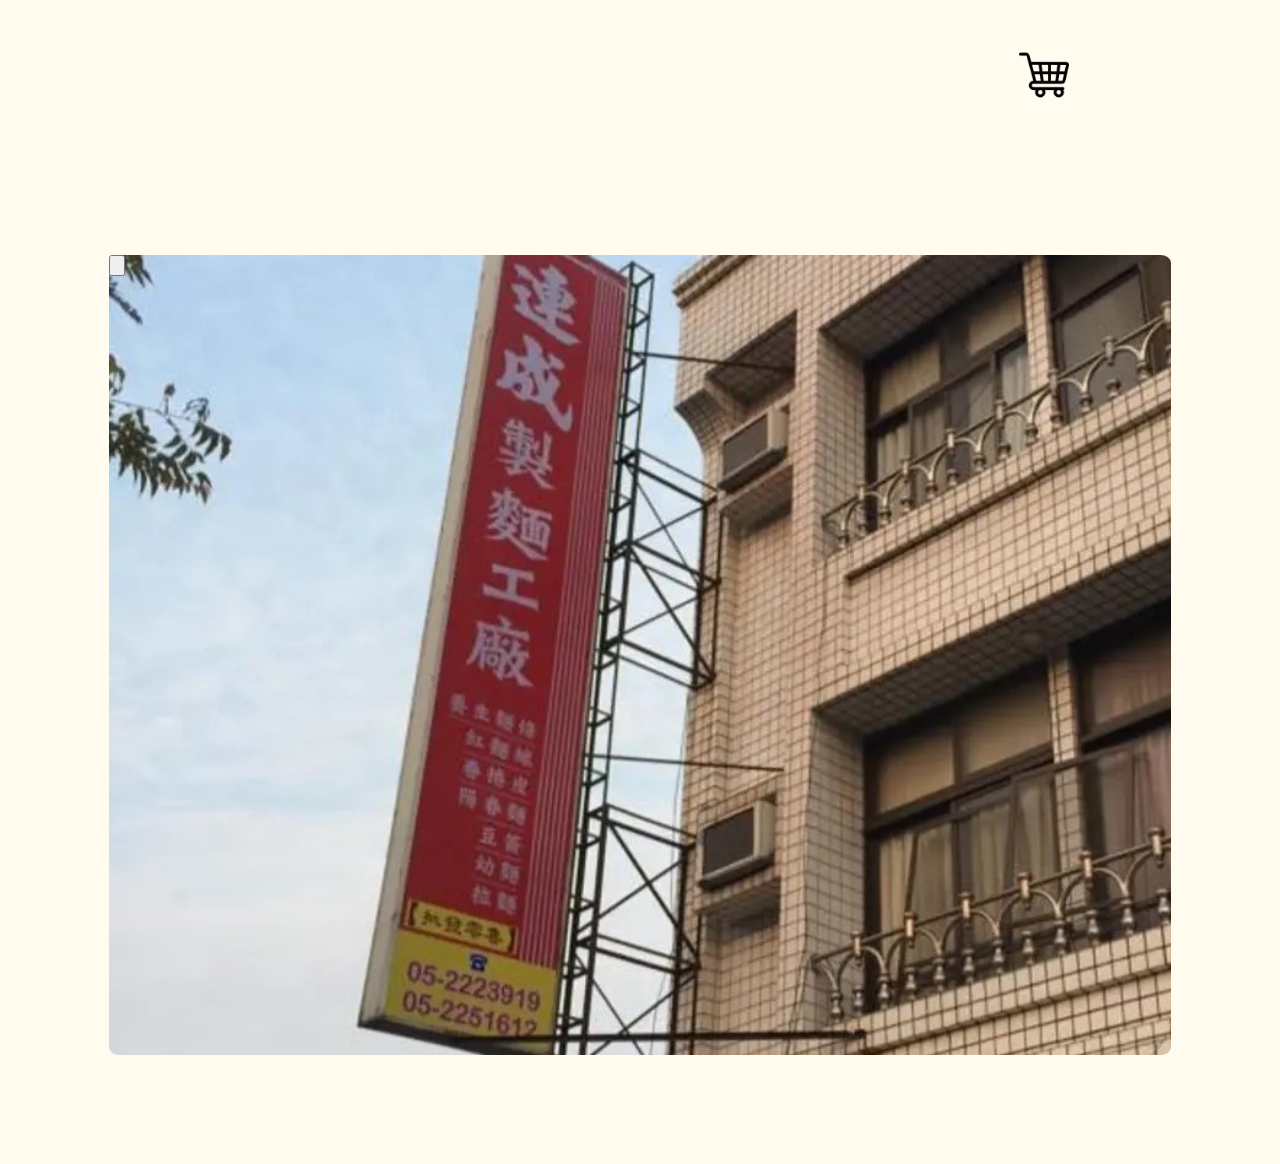
==== index.html @ bcc68e49 "0% progress" ====
<!DOCTYPE html>
<html lang="en">
<head>
    <meta charset="UTF-8">
    <meta name="viewport" content="width=device-width, initial-scale=1.0">
    <link rel="stylesheet" href="/assets/style.css">
    <title>連成製麵廠</title>
</head>
<body>
    <header>
        <nav class="search"></nav>
        <nav class="cart"><img src="/assets/images/shopping-cart.png" alt="https://www.flaticon.com/free-icons/smart-cart"></nav>
    </header>
    <main>
        <article class="intro">
            <input type="button" onclick="">
        </article>
        <article class="product_display">

        </article>
        <!-- <div class="v3_301">
            <div class="v3_302">
                <span class="v3_303">連成製麵廠</span>
                <span class="v3_304">嘉義最頂的春捲皮</span>
                <div class="v3_305">
                    <span class="v3_306">進入</span>
                </div>
            </div>
        </div> -->
    </main>
</body>
</html>
---- assets/style.css ----
body {
    background-color: #fffcef;
}


header {
    margin-top: 50px;
    margin-bottom: 50px;
    display: grid;
    grid-template-columns: 60% 20% 20%;
}

nav img {
    height: 50px;
}

nav.search {
    grid-column: 2/3;
    grid-row: 1/2;
}

nav.cart {
    grid-column: 3/4;
    grid-row: 1/2;
}

main {
    padding: 8%;
}

article.intro {
    width: 100%;
    height: 800px;
    background: url(/assets/images/製麵廠.jpg);
    background-size: cover;
    border-radius: 1%;
}
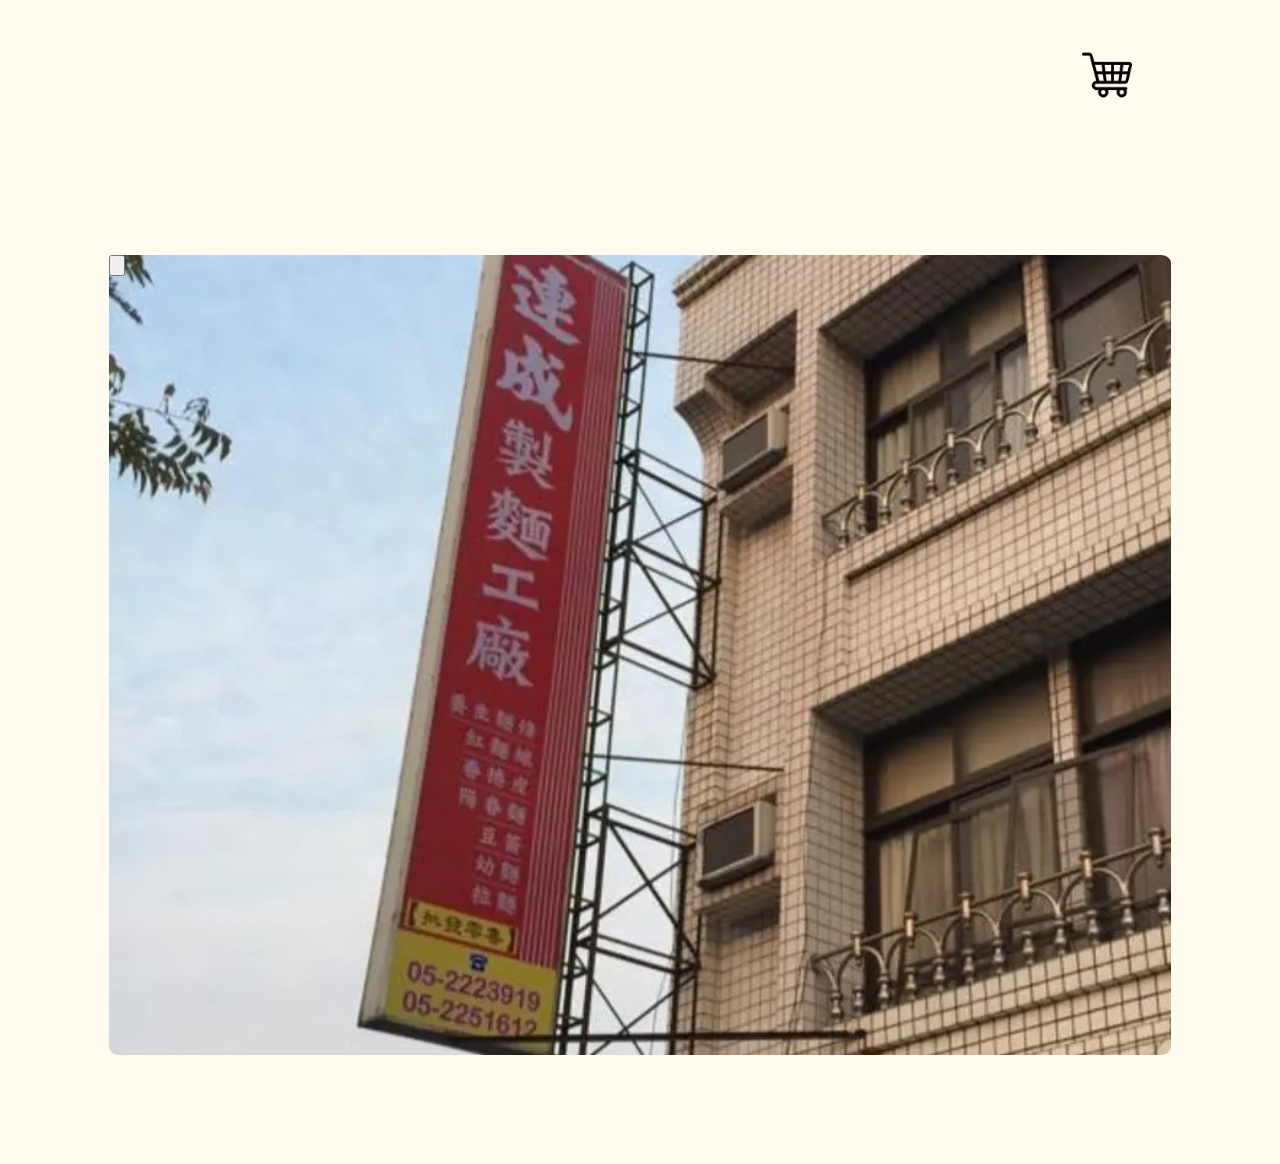
==== commit 4c97c6b9: "0% progress" ====
--- a/index.html
+++ b/index.html
@@ -9,24 +9,14 @@
 <body>
     <header>
         <nav class="search"></nav>
-        <nav class="cart"><img src="/assets/images/shopping-cart.png" alt="https://www.flaticon.com/free-icons/smart-cart"></nav>
+        <nav class="cart" onclick=""><img src="/assets/images/shopping-cart.png" alt="https://www.flaticon.com/free-icons/smart-cart"></nav>
     </header>
     <main>
         <article class="intro">
             <input type="button" onclick="">
         </article>
-        <article class="product_display">
-
+        <article class="product_display">     
         </article>
-        <!-- <div class="v3_301">
-            <div class="v3_302">
-                <span class="v3_303">連成製麵廠</span>
-                <span class="v3_304">嘉義最頂的春捲皮</span>
-                <div class="v3_305">
-                    <span class="v3_306">進入</span>
-                </div>
-            </div>
-        </div> -->
     </main>
 </body>
 </html>--- a/assets/style.css
+++ b/assets/style.css
@@ -7,7 +7,7 @@
     margin-top: 50px;
     margin-bottom: 50px;
     display: grid;
-    grid-template-columns: 60% 20% 20%;
+    grid-template-columns: 5% 75% 5% 5%;
 }
 
 nav img {
@@ -15,12 +15,12 @@
 }
 
 nav.search {
-    grid-column: 2/3;
+    grid-column: 3/4;
     grid-row: 1/2;
 }
 
 nav.cart {
-    grid-column: 3/4;
+    grid-column: 4/5;
     grid-row: 1/2;
 }
 
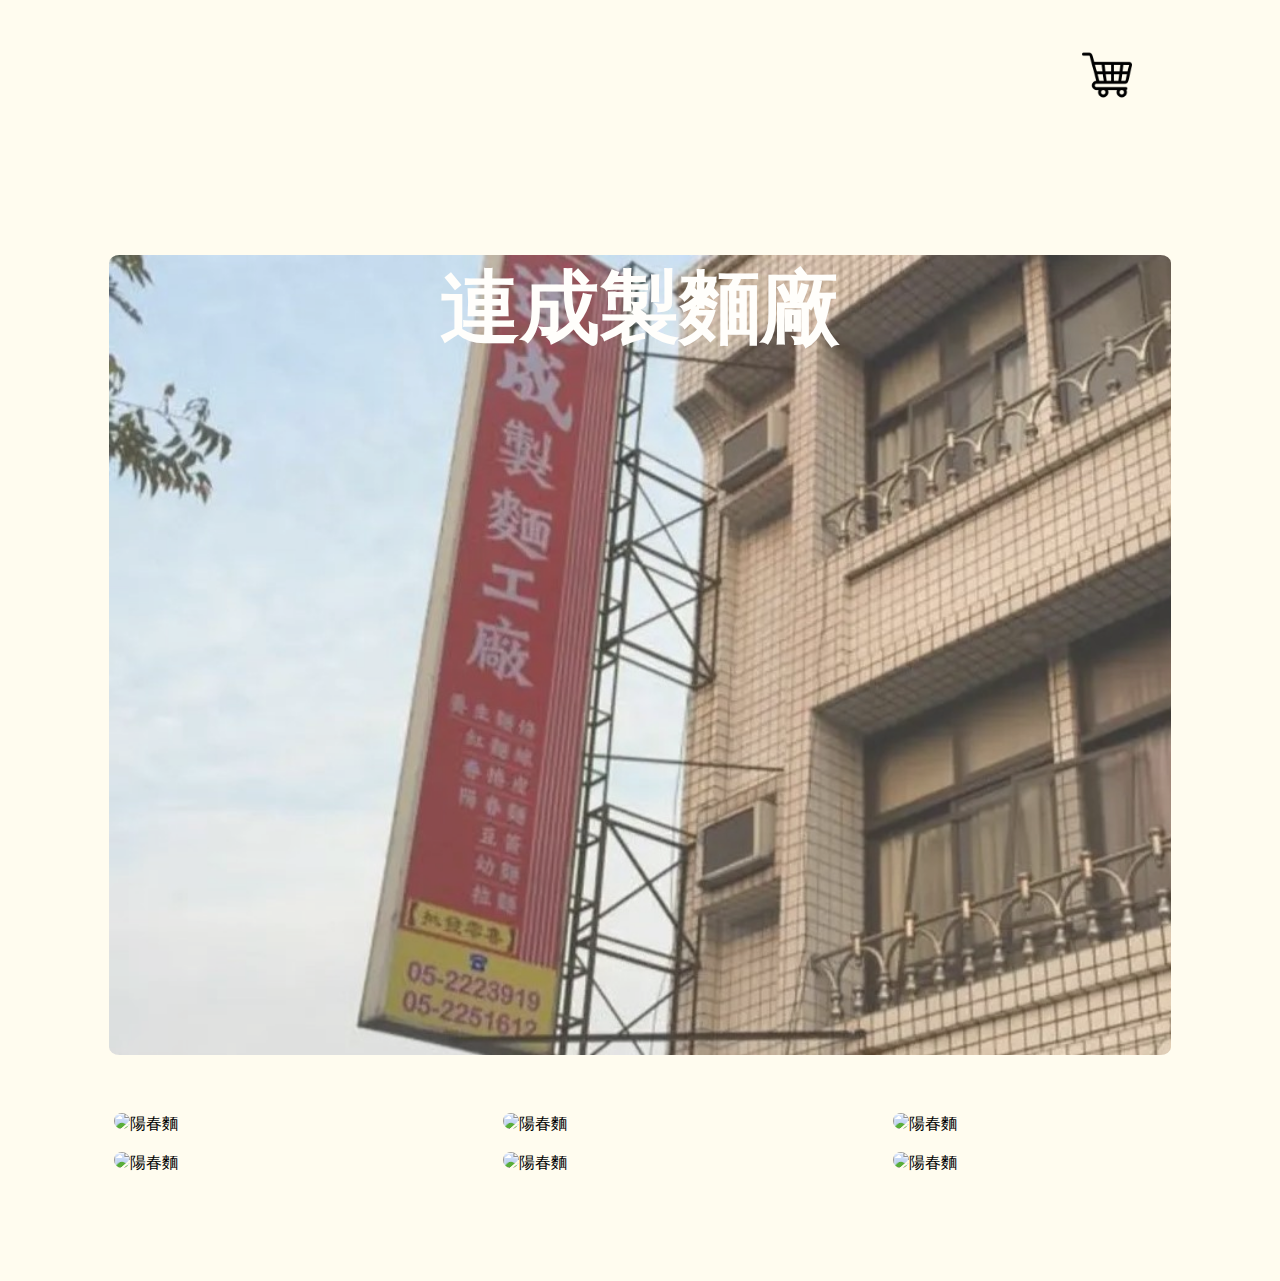
==== commit 44f5abac: "login in complete" ====
--- a/index.html
+++ b/index.html
@@ -4,6 +4,7 @@
     <meta charset="UTF-8">
     <meta name="viewport" content="width=device-width, initial-scale=1.0">
     <link rel="stylesheet" href="/assets/style.css">
+    <script src="/assets/scripts.js"></script>
     <title>連成製麵廠</title>
 </head>
 <body>
@@ -13,9 +14,15 @@
     </header>
     <main>
         <article class="intro">
-            <input type="button" onclick="">
+            <div class="title">連成製麵廠</div>
         </article>
-        <article class="product_display">     
+        <article class="product_display">
+            <div class="product_1"><img src="/assets/images/陽春麵.jpg" class="product_photo">陽春麵</div>
+            <div class="product_2"><img src="/assets/images/陽春麵.jpg" class="product_photo">陽春麵</div>
+            <div class="product_3"><img src="/assets/images/陽春麵.jpg" class="product_photo">陽春麵</div>
+            <div class="product_4"><img src="/assets/images/陽春麵.jpg" class="product_photo">陽春麵</div>
+            <div class="product_5"><img src="/assets/images/陽春麵.jpg" class="product_photo">陽春麵</div>
+            <div class="product_6"><img src="/assets/images/陽春麵.jpg" class="product_photo">陽春麵</div>
         </article>
     </main>
 </body>
--- a/assets/style.css
+++ b/assets/style.css
@@ -33,5 +33,58 @@
     height: 800px;
     background: url(/assets/images/製麵廠.jpg);
     background-size: cover;
+    opacity: 80%;
     border-radius: 1%;
-}+}
+
+div.title {
+    text-align: center;
+    font-weight: bold;
+    font-size: 80px;
+    color: white;
+}
+
+article.product_display {
+    margin-top: 5%;
+    width: 100%;
+    display: grid;
+    grid-template-columns: 1fr 1fr 1fr;
+    grid-template-rows: 1fr 1fr;
+    grid-gap: 10%;
+}
+
+.product_photo {
+    width: 100%;
+    border-radius: 25px;
+}
+
+.product_1 {
+    padding: 5px;
+    grid-column: 1/2;
+    grid-row: 1/2;
+}
+.product_2 {
+    padding: 5px;
+    grid-column: 2/3;
+    grid-row: 1/2;
+}
+.product_3 {
+    padding: 5px;
+    grid-column: 3/4;
+    grid-row: 1/2;
+}
+.product_4 {
+    padding: 5px;
+    grid-column: 1/2;
+    grid-row: 2/3;
+}
+.product_5 {
+    padding: 5px;
+    grid-column: 2/3;
+    grid-row: 2/3;
+}
+.product_6 {
+    padding: 5px;
+    grid-column: 3/4;
+    grid-row: 2/3;
+}
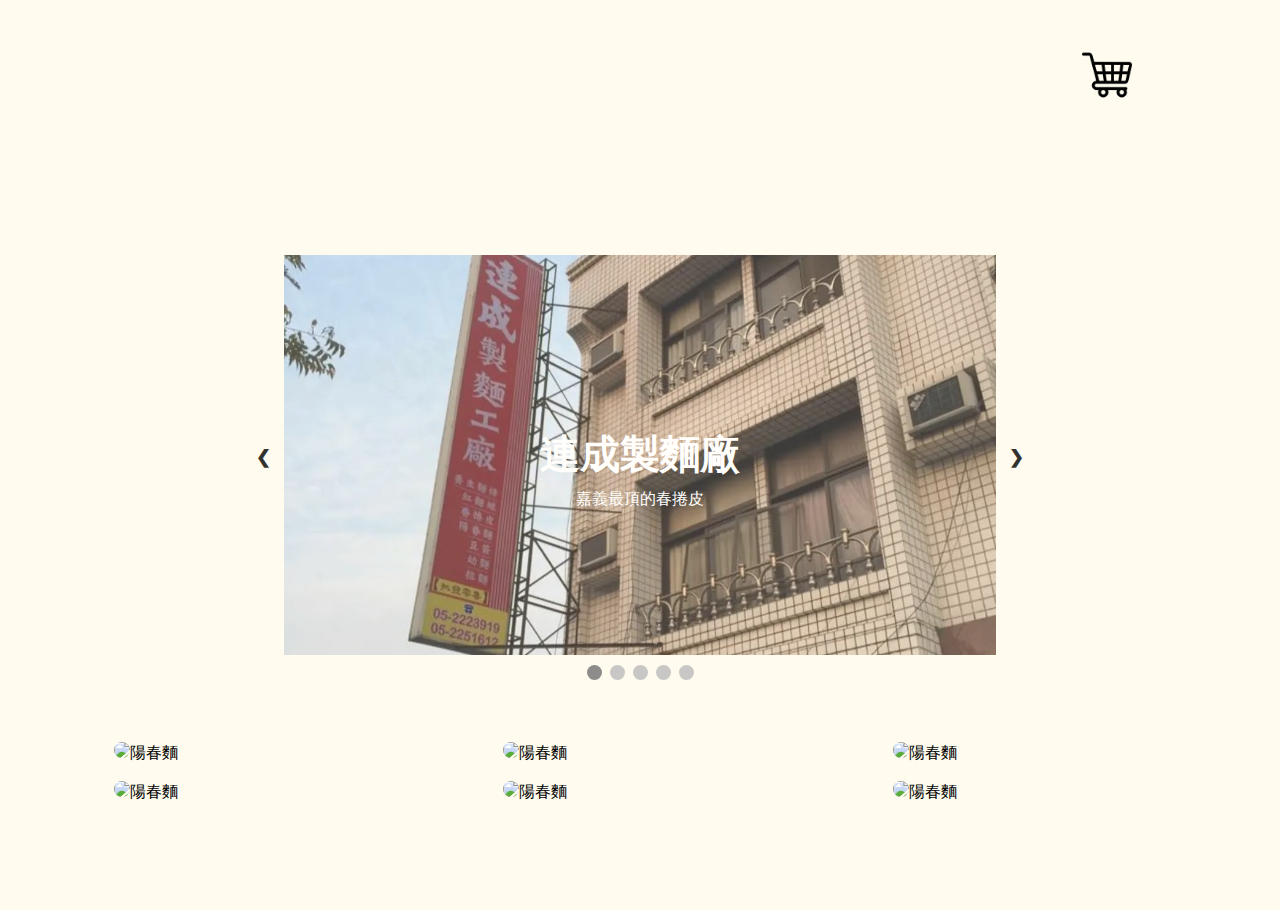
==== commit 27c8fda7: "gallery done" ====
--- a/index.html
+++ b/index.html
@@ -14,7 +14,38 @@
     </header>
     <main>
         <article class="intro">
-            <div class="title">連成製麵廠</div>
+            <div class="container">
+                <div class="slide fade">
+                    <img src="/assets/images/製麵廠.jpg" class="gallery_img">
+                    <div class="text">連成製麵廠</div>
+                    <div class="text" style=" font-size:16px; top: 55%; font-weight: 1;">嘉義最頂的春捲皮</div>
+                </div>
+                <div class="slide fade">
+                    <div><img src="/assets/images/陽春麵.jpg" class="gallery_img"></div>
+                    <div class="text"></div>
+                </div>
+                <div class="slide fade">
+                    <img src="/assets/images/米豆簽.jpg" class="gallery_img">
+                    <div class="text"></div>
+                </div>
+                <div class="slide fade">
+                    <img src="/assets/images/養生健康麵條(蕎麥口味).jpg" class="gallery_img">
+                    <div class="text"></div>
+                </div>
+                <div class="slide fade">
+                    <img src="/assets/images/養生健康麵條.jpg" class="gallery_img">
+                    <div class="text"></div>
+                </div>
+                <a class="prev" onclick="changeSlide(-1)">&#10094;</a>
+                <a class="next" onclick="changeSlide(1)">&#10095;</a>
+            </div>
+            <div style="text-align: center;">
+                <span class="dot" onclick="showSlides(1)"></span>
+                <span class="dot" onclick="showSlides(2)"></span>
+                <span class="dot" onclick="showSlides(3)"></span>
+                <span class="dot" onclick="showSlides(4)"></span>
+                <span class="dot" onclick="showSlides(5)"></span>
+            </div>
         </article>
         <article class="product_display">
             <div class="product_1"><img src="/assets/images/陽春麵.jpg" class="product_photo">陽春麵</div>
--- a/assets/style.css
+++ b/assets/style.css
@@ -1,7 +1,11 @@
+* {
+    box-sizing: border-box
+}
+
 body {
     background-color: #fffcef;
+    user-select: none;
 }
-
 
 header {
     margin-top: 50px;
@@ -28,14 +32,7 @@
     padding: 8%;
 }
 
-article.intro {
-    width: 100%;
-    height: 800px;
-    background: url(/assets/images/製麵廠.jpg);
-    background-size: cover;
-    opacity: 80%;
-    border-radius: 1%;
-}
+
 
 div.title {
     text-align: center;
@@ -88,3 +85,97 @@
     grid-column: 3/4;
     grid-row: 2/3;
 }
+
+/* 動態廣告 */
+article.intro {
+    width: 100%;
+    height: 100%;
+    background-size: cover;
+    opacity: 80%;
+    border-radius: 1%;
+}
+
+.gallery_img {
+    height: 400px;
+}
+
+.container {
+    width: 800px;
+    height: 410px;
+    position: relative;
+    margin: auto;
+}
+
+.slide {
+    display: none;
+    text-align: center;
+}
+
+.show {
+    display: block;
+}
+
+.prev, .next {
+    cursor: pointer;
+    position: absolute;
+    top: 50%;
+    margin-top: -30px;
+    padding: 16px;
+    font-weight: bold;
+    font-size: 18px;
+    border-radius: 0 3px 3px 0;
+    transition: 0.6s ease;
+}
+
+.next {
+    right: 0;
+    border-radius: 3px 0 0 3px;
+}
+
+.prev:hover, .next:hover {
+    background-color: rgba(0, 0, 0, 0.8);
+    color: white;
+}
+
+.text {
+    color: #fff;
+    font-size: 40px;
+    padding: 8px 12px;
+    position: absolute;
+    top: 40%;
+    width: 100%;
+    text-align: center;
+    font-weight: bold;
+}
+
+
+.dot {
+    cursor: pointer;
+    height: 15px;
+    width: 15px;
+    margin: 0 2px;
+    background-color: #bbb;
+    border-radius: 50%;
+    display: inline-block;
+    transition: 0.6s ease;
+}
+
+.active,
+.dot:hover {
+    background-color: #717171;
+}
+
+.fade {
+    animation-name: fade;
+    animation-duration: 2s;
+}
+
+@keyframes fade {
+    from {
+        opacity: .4
+    }
+
+    to {
+        opacity: 1
+    }
+}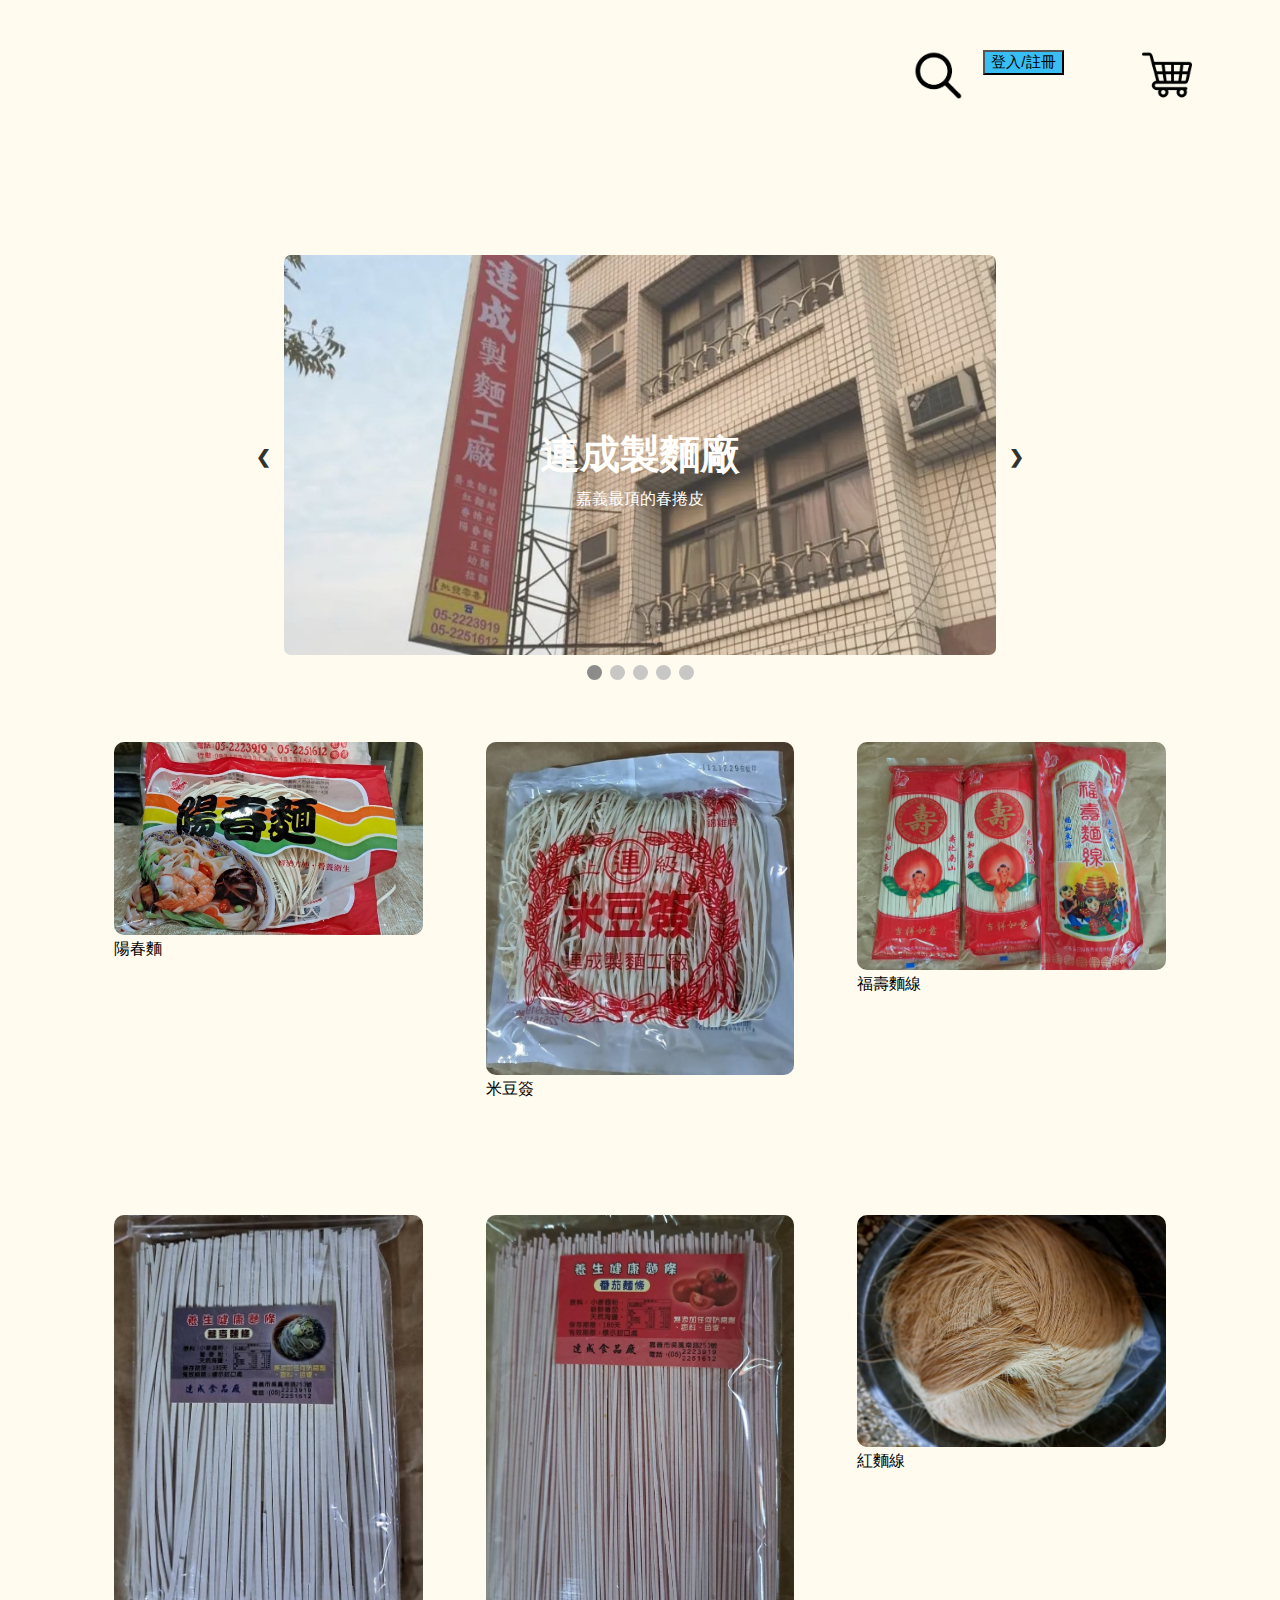
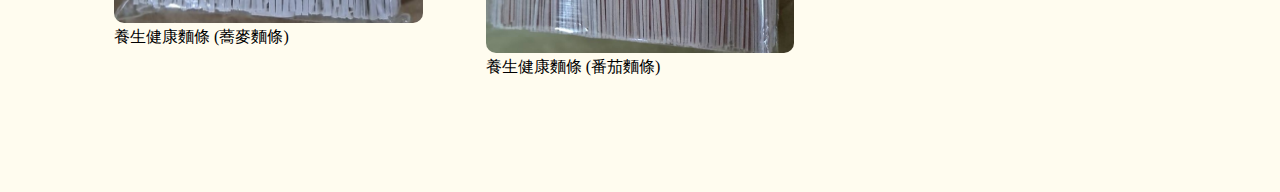
==== commit 92f77468: "profile complete" ====
--- a/index.html
+++ b/index.html
@@ -4,36 +4,37 @@
     <meta charset="UTF-8">
     <meta name="viewport" content="width=device-width, initial-scale=1.0">
     <link rel="stylesheet" href="/assets/style.css">
-    <script src="/assets/scripts.js"></script>
+    <script src="/assets/scripts.js" async></script>
     <title>連成製麵廠</title>
 </head>
 <body>
     <header>
-        <nav class="search"></nav>
-        <nav class="cart" onclick=""><img src="/assets/images/shopping-cart.png" alt="https://www.flaticon.com/free-icons/smart-cart"></nav>
+        <nav class="search"><img src="/assets/images/zoom-lens.png" alt=""></nav>
+        <nav class="login"><button>登入/註冊</button></nav>
+        <nav class="cart"><img src="/assets/images/shopping-cart.png" alt="https://www.flaticon.com/free-icons/smart-cart"></nav>
     </header>
     <main>
         <article class="intro">
             <div class="container">
                 <div class="slide fade">
-                    <img src="/assets/images/製麵廠.jpg" class="gallery_img">
+                    <img src="/assets/images/noodle_workshop.jpg" class="gallery_img">
                     <div class="text">連成製麵廠</div>
                     <div class="text" style=" font-size:16px; top: 55%; font-weight: 1;">嘉義最頂的春捲皮</div>
                 </div>
                 <div class="slide fade">
-                    <div><img src="/assets/images/陽春麵.jpg" class="gallery_img"></div>
+                    <div><img src="/assets/images/simple_noodle.jpg" class="gallery_img"></div>
                     <div class="text"></div>
                 </div>
                 <div class="slide fade">
-                    <img src="/assets/images/米豆簽.jpg" class="gallery_img">
+                    <img src="/assets/images/Mido.jpg" class="gallery_img">
                     <div class="text"></div>
                 </div>
                 <div class="slide fade">
-                    <img src="/assets/images/養生健康麵條(蕎麥口味).jpg" class="gallery_img">
+                    <img src="/assets/images/healthy_noodle.jpg" class="gallery_img">
                     <div class="text"></div>
                 </div>
                 <div class="slide fade">
-                    <img src="/assets/images/養生健康麵條.jpg" class="gallery_img">
+                    <img src="/assets/images/healthy_tomato_noodle.jpg" class="gallery_img">
                     <div class="text"></div>
                 </div>
                 <a class="prev" onclick="changeSlide(-1)">&#10094;</a>
@@ -48,12 +49,12 @@
             </div>
         </article>
         <article class="product_display">
-            <div class="product_1"><img src="/assets/images/陽春麵.jpg" class="product_photo">陽春麵</div>
-            <div class="product_2"><img src="/assets/images/陽春麵.jpg" class="product_photo">陽春麵</div>
-            <div class="product_3"><img src="/assets/images/陽春麵.jpg" class="product_photo">陽春麵</div>
-            <div class="product_4"><img src="/assets/images/陽春麵.jpg" class="product_photo">陽春麵</div>
-            <div class="product_5"><img src="/assets/images/陽春麵.jpg" class="product_photo">陽春麵</div>
-            <div class="product_6"><img src="/assets/images/陽春麵.jpg" class="product_photo">陽春麵</div>
+            <div class="product_1"><img src="/assets/images/simple_noodle.jpg" class="product_photo">陽春麵</div>
+            <div class="product_2"><img src="/assets/images/Mido.jpg" class="product_photo">米豆簽</div>
+            <div class="product_3"><img src="/assets/images/fu_shou_noodle.jpg" class="product_photo">福壽麵線</div>
+            <div class="product_4"><img src="/assets/images/healthy_noodle.jpg" class="product_photo">養生健康麵條 (蕎麥麵條) </div>
+            <div class="product_5"><img src="/assets/images/healthy_tomato_noodle.jpg" class="product_photo">養生健康麵條 (番茄麵條) </div>
+            <div class="product_6"><img src="/assets/images/red_noodle.jpg" class="product_photo">紅麵線</div>
         </article>
     </main>
 </body>
--- a/assets/style.css
+++ b/assets/style.css
@@ -11,7 +11,8 @@
     margin-top: 50px;
     margin-bottom: 50px;
     display: grid;
-    grid-template-columns: 5% 75% 5% 5%;
+    grid-template-columns:  70% 4% 11% 4%;
+    grid-gap: 20px;
 }
 
 nav img {
@@ -19,8 +20,18 @@
 }
 
 nav.search {
+    grid-column: 2/3;
+    grid-row: 1/2;
+}
+
+nav.login {
     grid-column: 3/4;
     grid-row: 1/2;
+}
+
+nav button {
+    background-color: rgb(56, 190, 243);
+    font-size: 15px;
 }
 
 nav.cart {
@@ -31,8 +42,6 @@
 main {
     padding: 8%;
 }
-
-
 
 div.title {
     text-align: center;
@@ -47,12 +56,14 @@
     display: grid;
     grid-template-columns: 1fr 1fr 1fr;
     grid-template-rows: 1fr 1fr;
-    grid-gap: 10%;
+    grid-gap: 5%;
 }
 
 .product_photo {
     width: 100%;
-    border-radius: 25px;
+    height: fit-content;
+    border-radius: 10px;
+    height: auto;
 }
 
 .product_1 {
@@ -97,6 +108,7 @@
 
 .gallery_img {
     height: 400px;
+    border-radius: 7px;
 }
 
 .container {
@@ -148,7 +160,6 @@
     font-weight: bold;
 }
 
-
 .dot {
     cursor: pointer;
     height: 15px;
@@ -160,8 +171,7 @@
     transition: 0.6s ease;
 }
 
-.active,
-.dot:hover {
+.active, .dot:hover {
     background-color: #717171;
 }
 
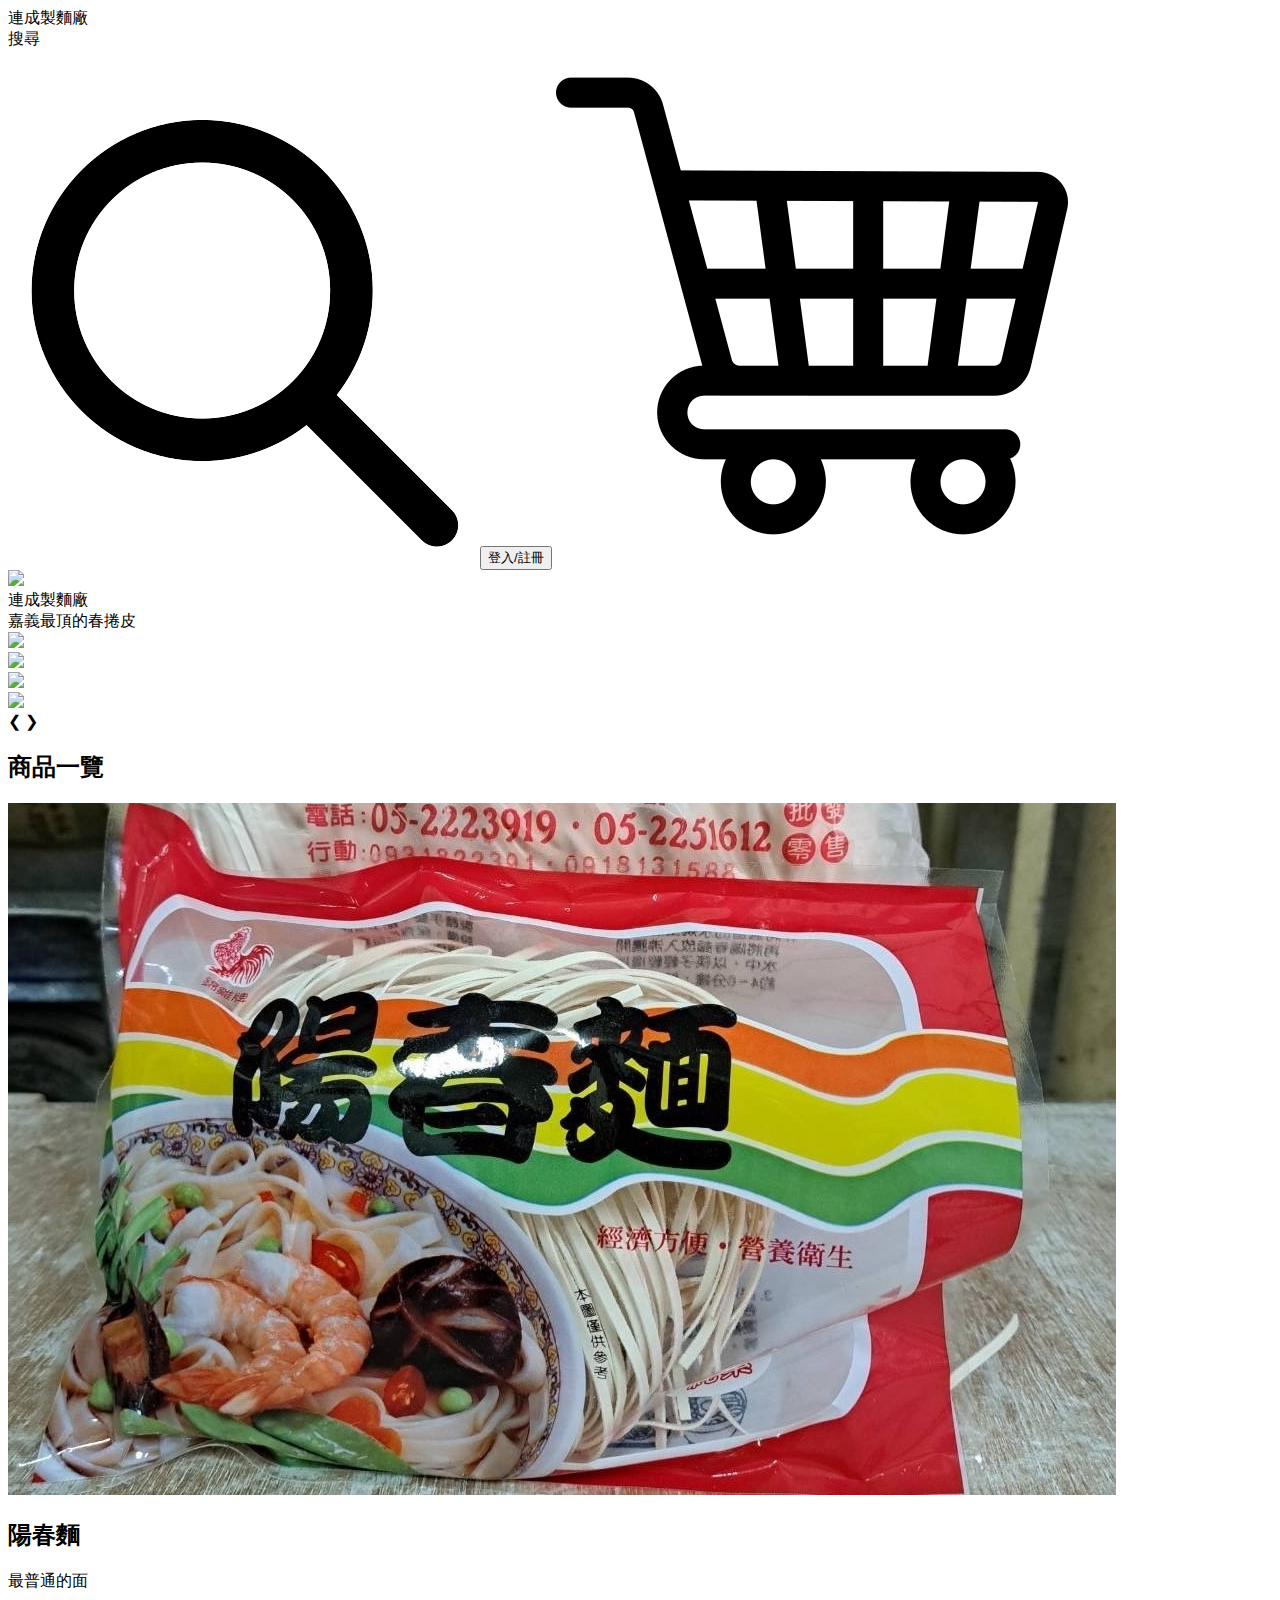
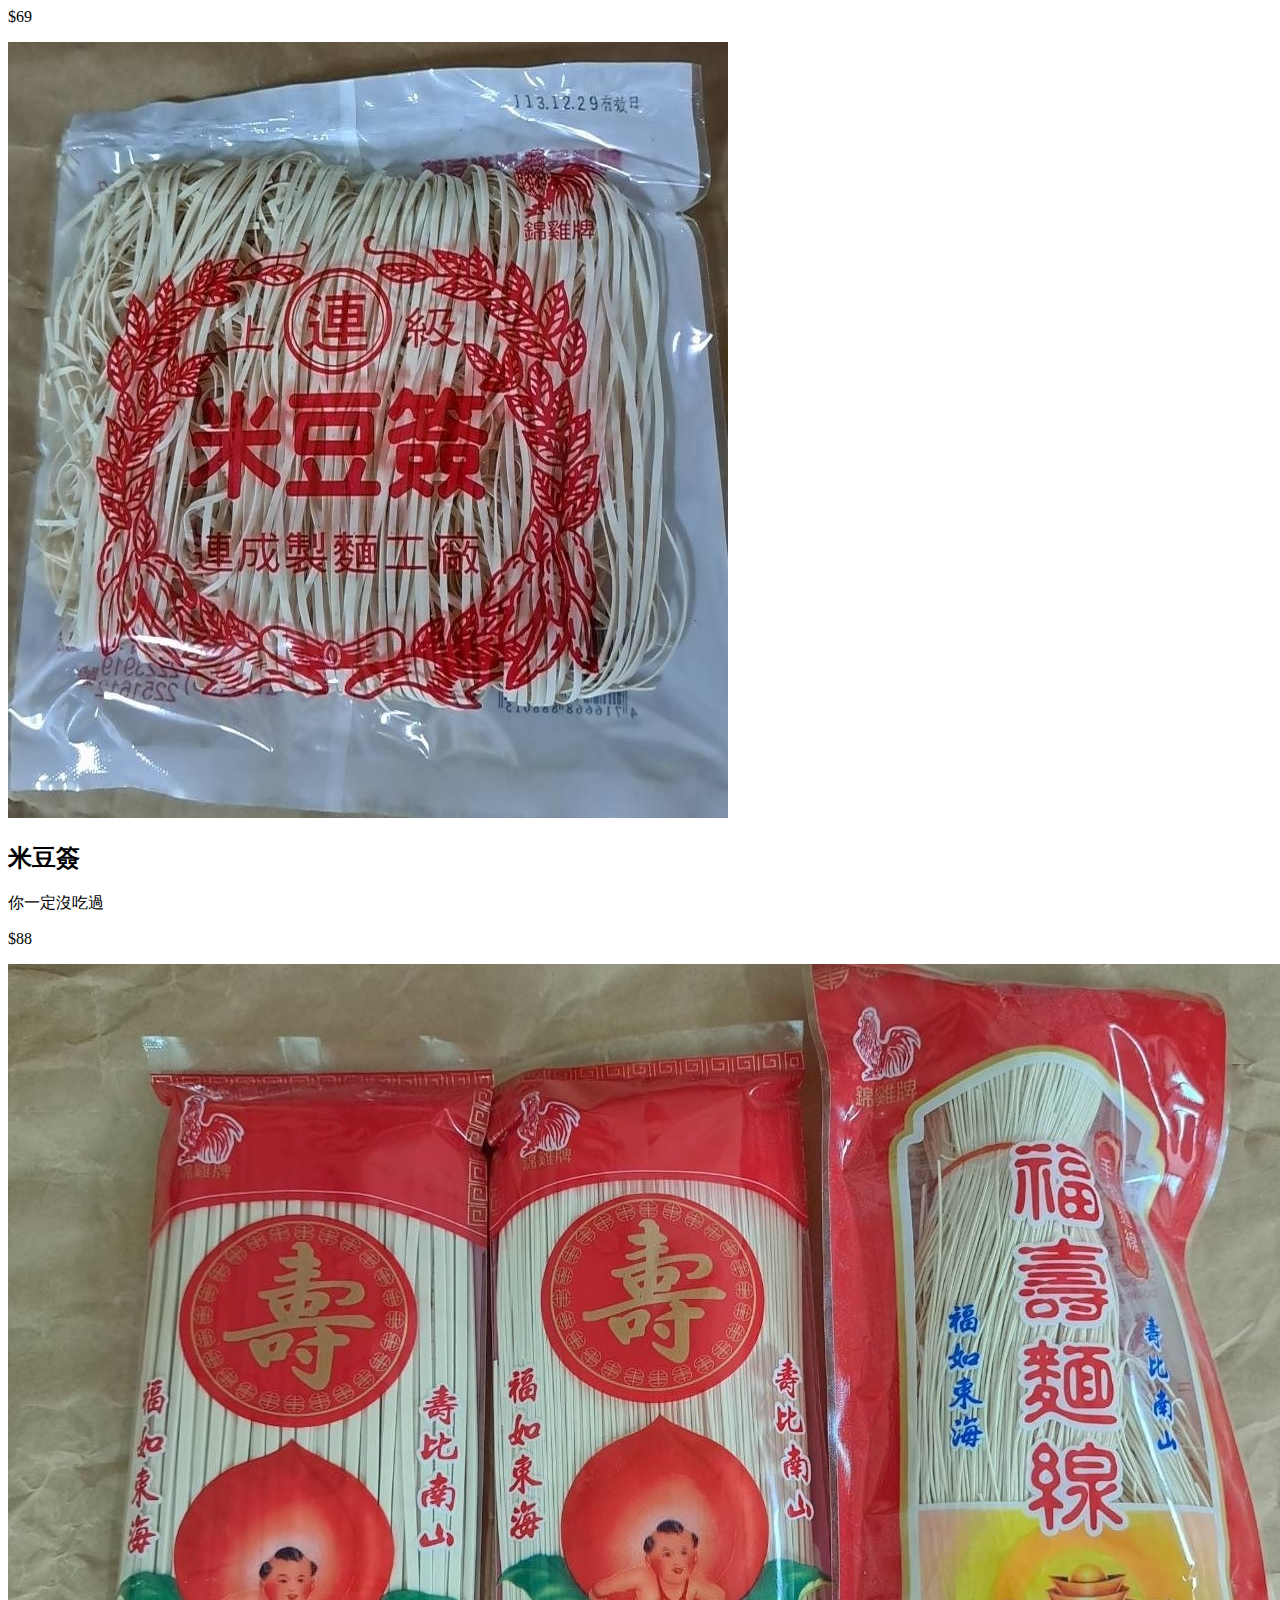
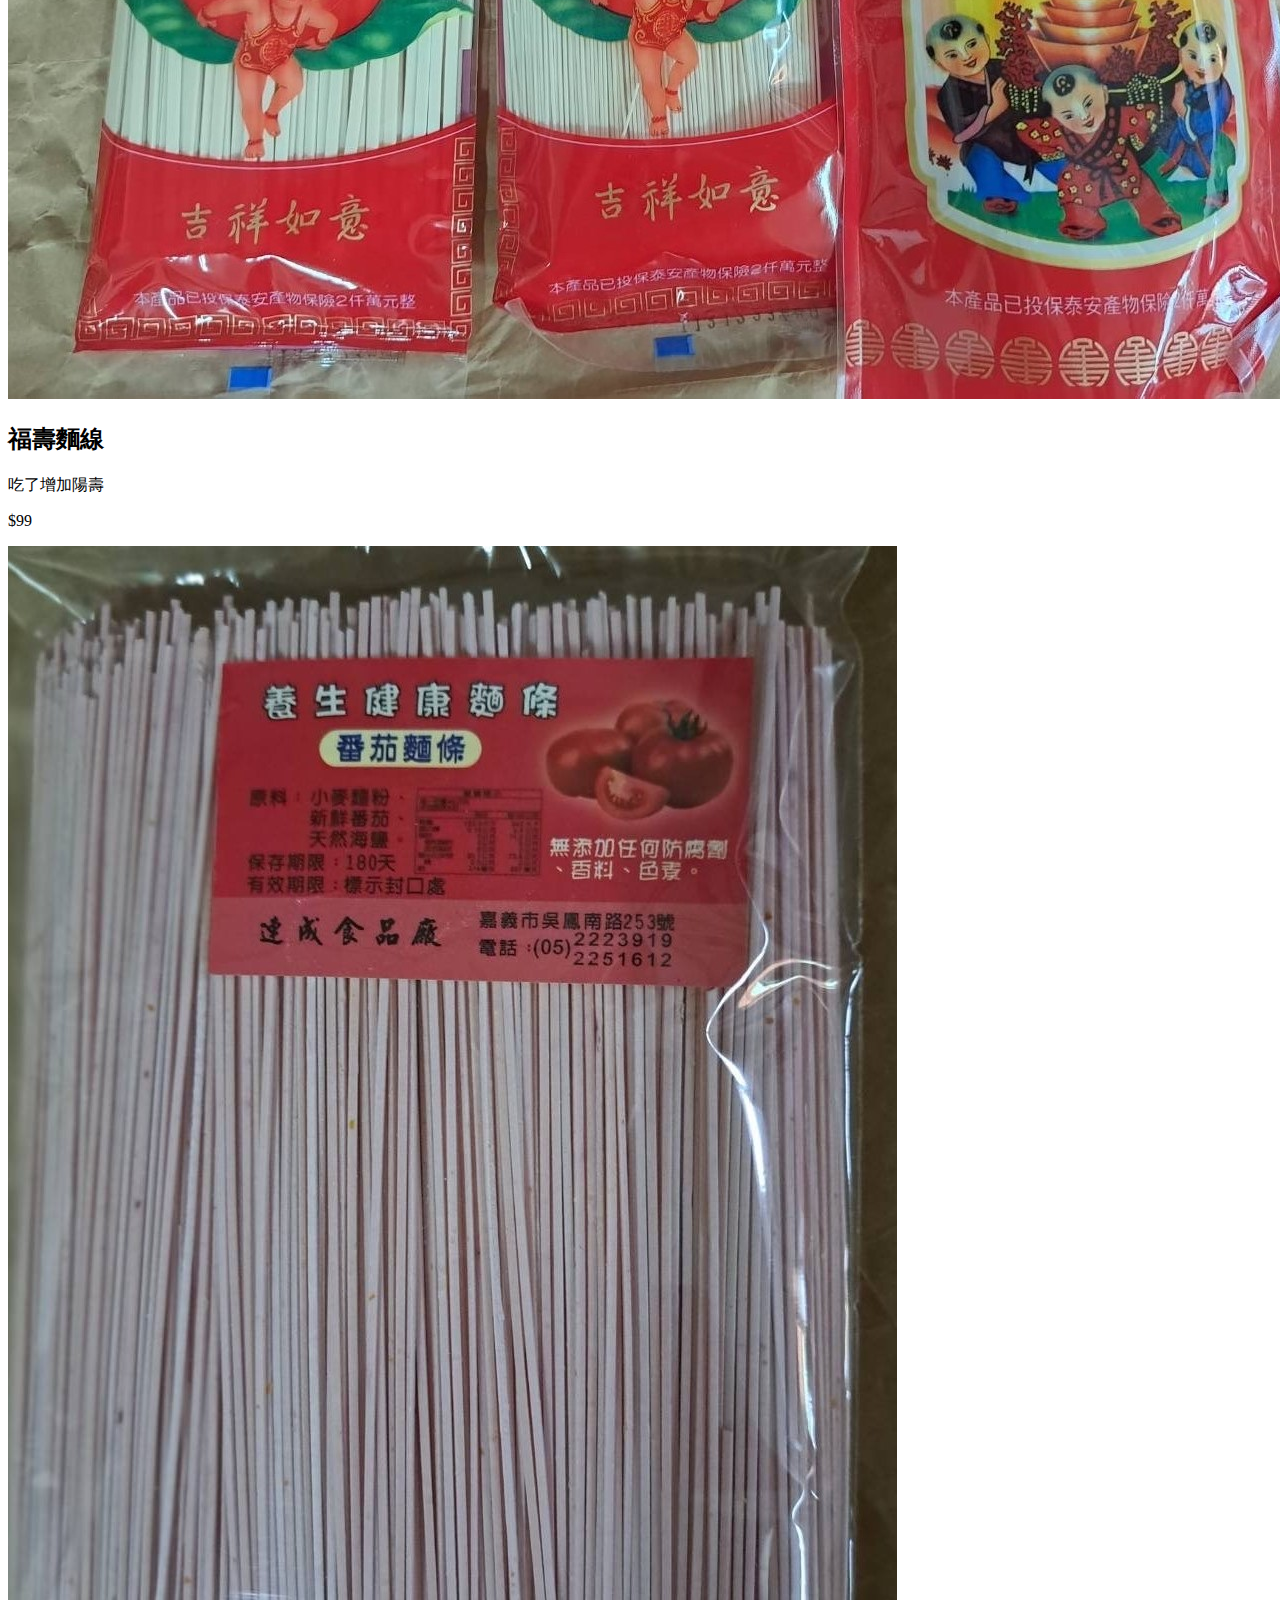
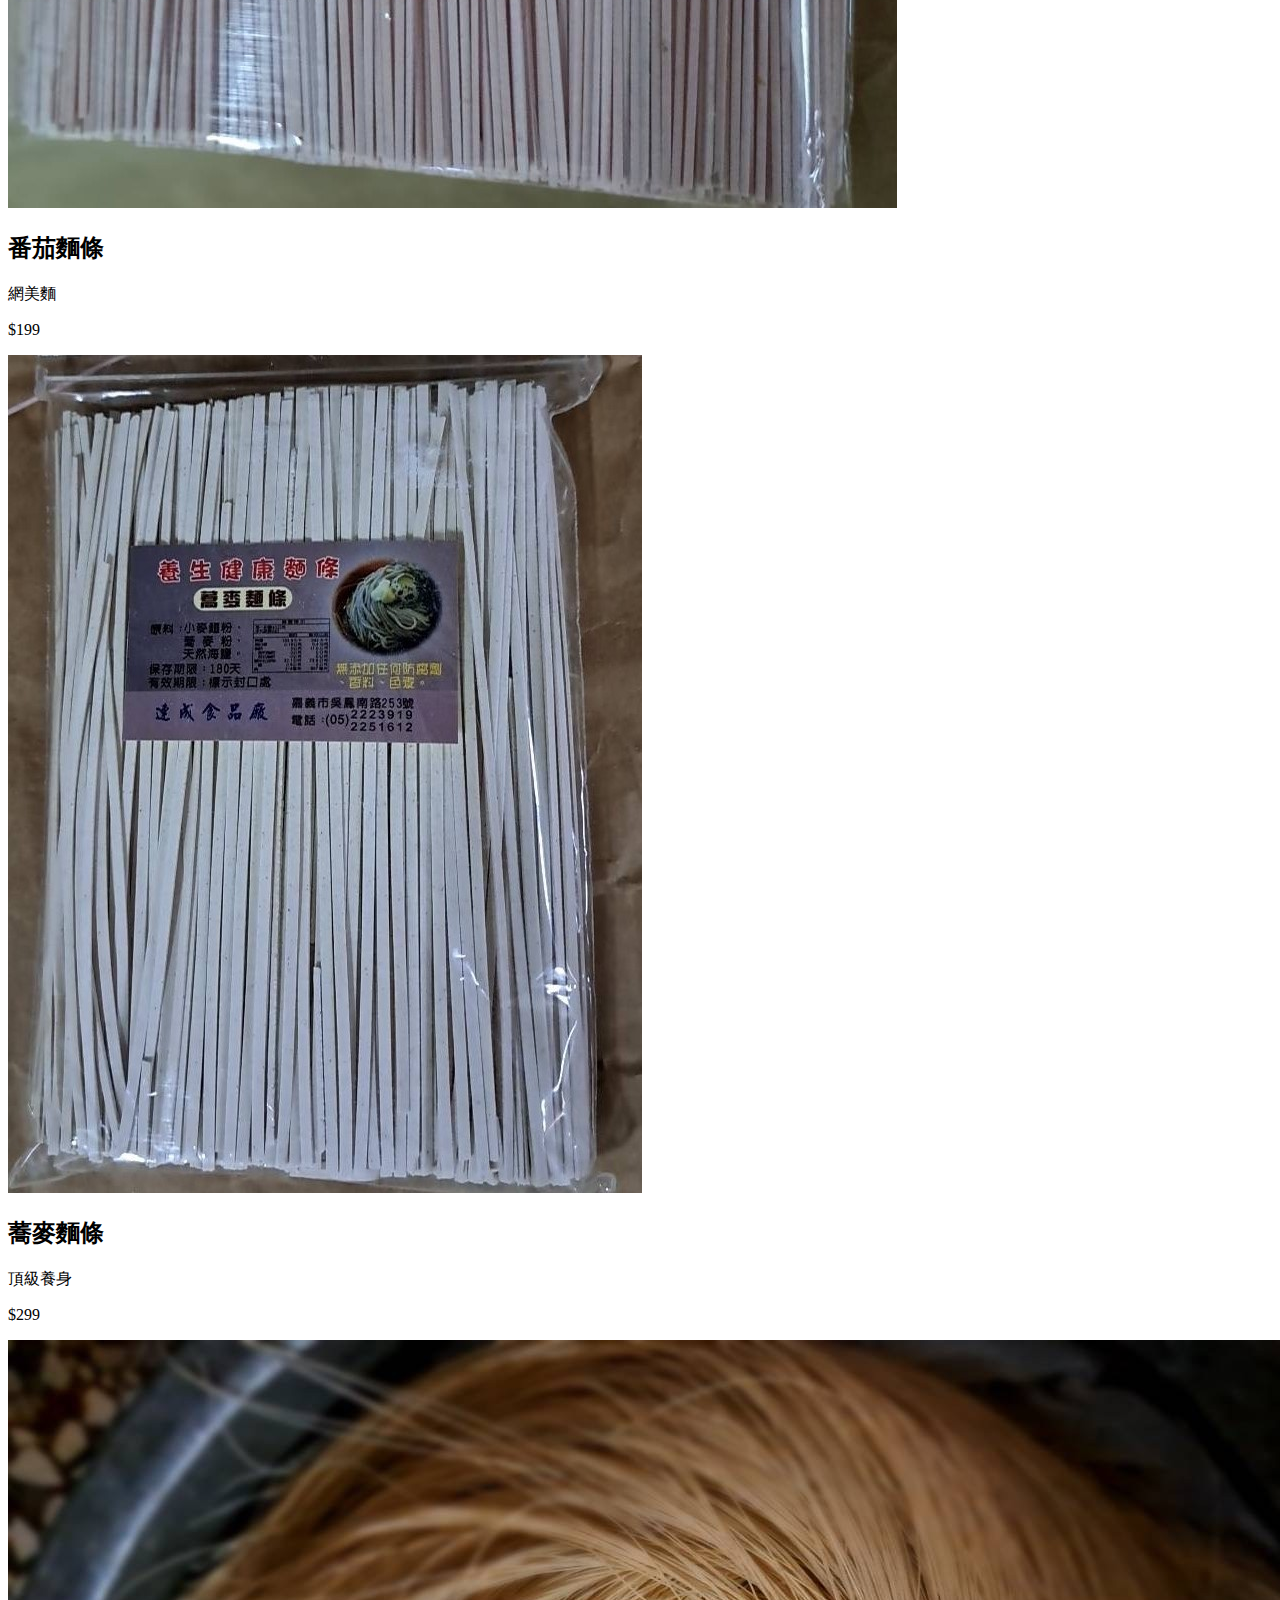
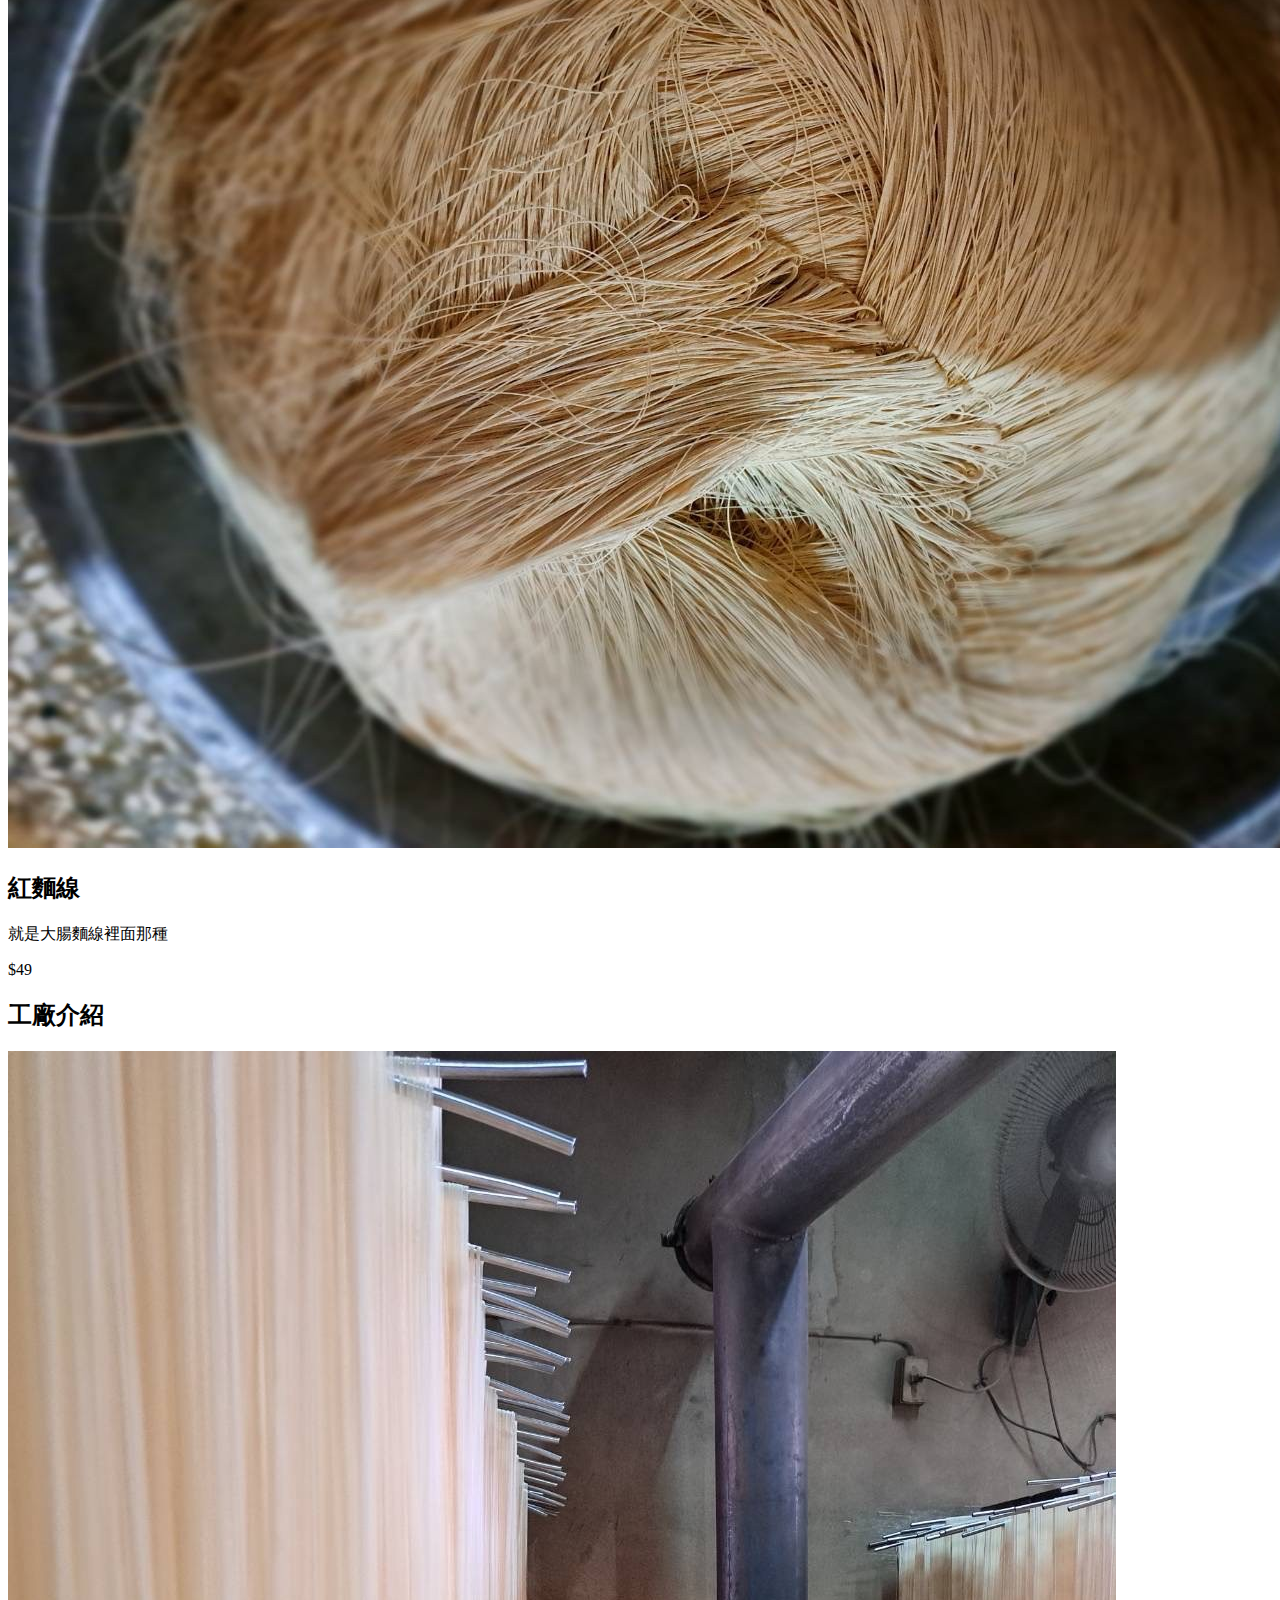
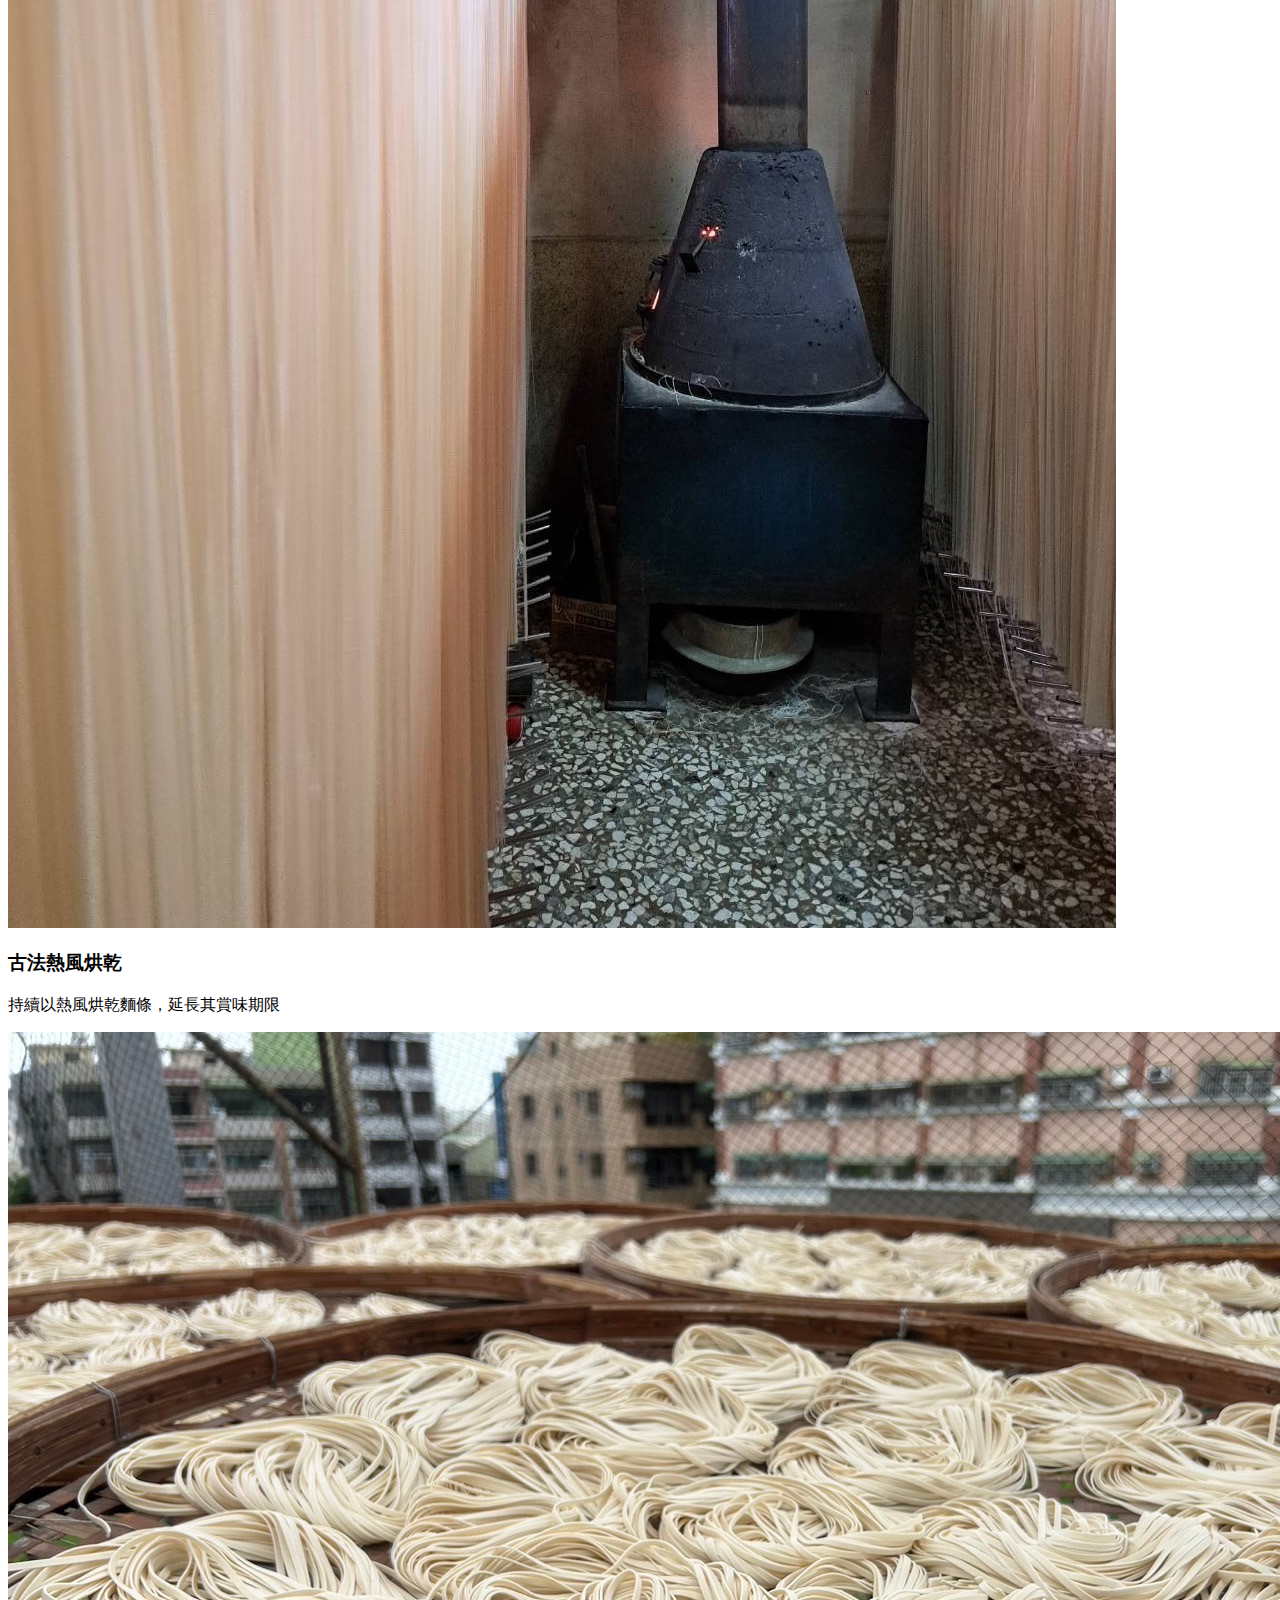
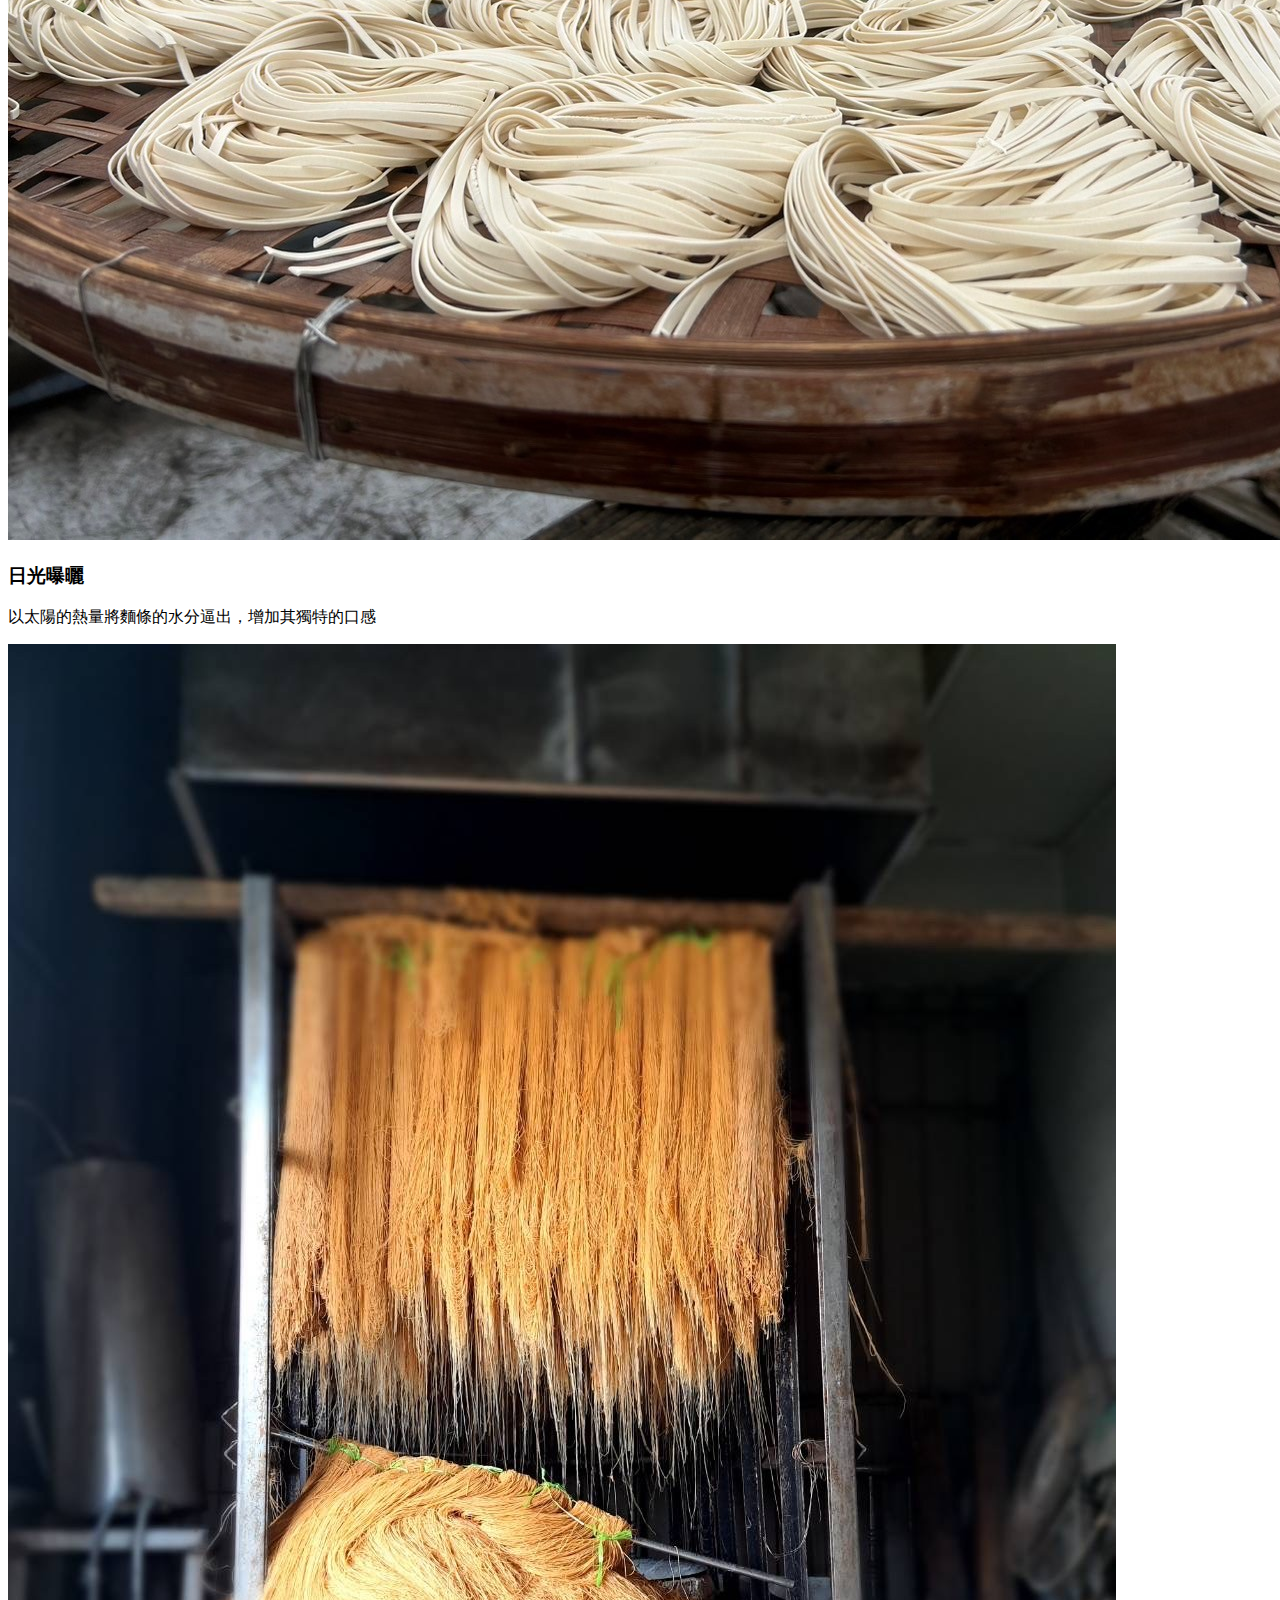
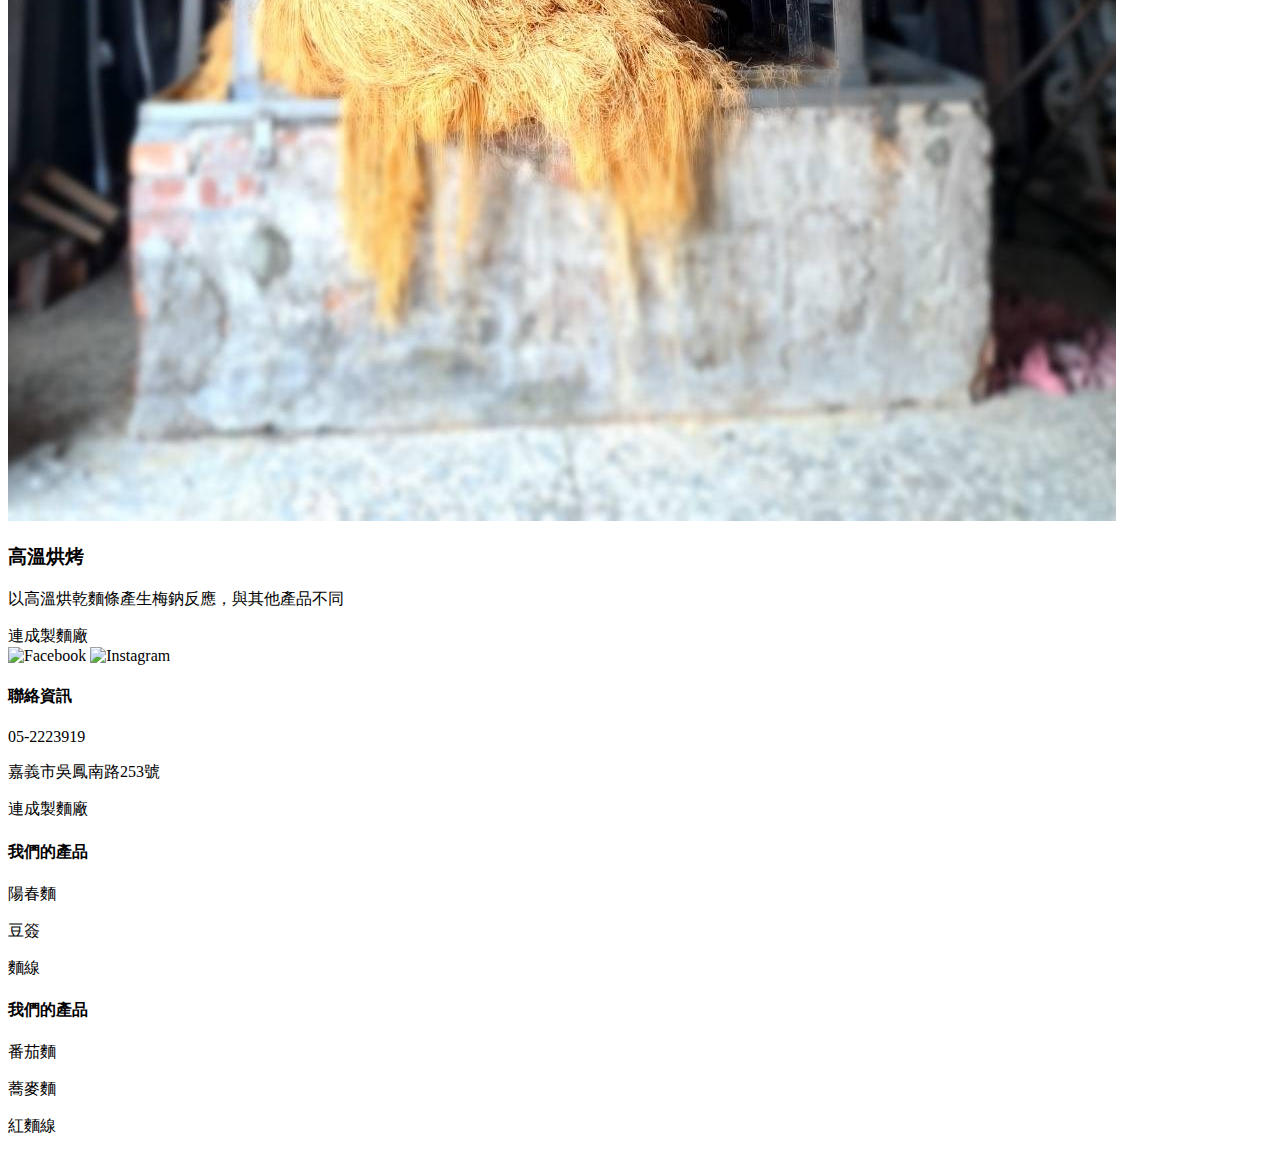
==== commit 299a3027: "maybe final" ====
--- a/index.html
+++ b/index.html
@@ -3,59 +3,172 @@
 <head>
     <meta charset="UTF-8">
     <meta name="viewport" content="width=device-width, initial-scale=1.0">
-    <link rel="stylesheet" href="/assets/style.css">
+    <link rel="stylesheet" href="/assets/styles.css">
     <script src="/assets/scripts.js" async></script>
     <title>連成製麵廠</title>
 </head>
 <body>
-    <header>
-        <nav class="search"><img src="/assets/images/zoom-lens.png" alt=""></nav>
-        <nav class="login"><button>登入/註冊</button></nav>
-        <nav class="cart"><img src="/assets/images/shopping-cart.png" alt="https://www.flaticon.com/free-icons/smart-cart"></nav>
-    </header>
-    <main>
-        <article class="intro">
-            <div class="container">
-                <div class="slide fade">
-                    <img src="/assets/images/noodle_workshop.jpg" class="gallery_img">
-                    <div class="text">連成製麵廠</div>
-                    <div class="text" style=" font-size:16px; top: 55%; font-weight: 1;">嘉義最頂的春捲皮</div>
+    <section class="page-container">
+        <header class="main-header">
+            <div class="header-content">
+                <div class="top-bar">
+                <div class="company-name">連成製麵廠</div>
+                <nav class="nav-actions">
+                    <div class="search-label">搜尋</div>
+                    <img loading="lazy" src="/assets/images/zoom-lens.png" alt="Search Icon" class="nav-icon" />
+                    <button id="sign" class="login-button">登入/註冊</button>
+                    <img loading="lazy" src="assets/images/shopping-cart.png" alt="Cart Icon" class="cart-icon" />
+                </nav>
                 </div>
-                <div class="slide fade">
-                    <div><img src="/assets/images/simple_noodle.jpg" class="gallery_img"></div>
-                    <div class="text"></div>
+            </div>
+        </header>
+    </section>
+        <div class="container">
+            <div class="slide fade">
+                <img class="ad" src="/assets/images/noodle_workshop.png">
+                <div class="text">連成製麵廠</div>
+                <div class="text" style=" font-size:16px; top: 65%; font-weight: 1;">嘉義最頂的春捲皮</div>
+            </div>
+            <div class="slide fade">
+                <div><img class="ad" src="/assets/images/making_noodle.JPG"></div>
+                <div class="text"></div>
+            </div>
+            <div class="slide fade">
+                <img class="ad" src="/assets/images/making_noodle_2.jpg">
+                <div class="text"></div>
+            </div>
+            <div class="slide fade">
+                <img class="ad" src="/assets/images/worker.jpg">
+                <div class="text"></div>
+            </div>
+            <div class="slide fade">
+                <img class="ad" src="/assets/images/worker2.JPEG">
+                <div class="text"></div>
+            </div>
+            <a class="prev" onclick="changeSlide(-1)">&#10094;</a>
+            <a class="next" onclick="changeSlide(1)">&#10095;</a>
+        </div>
+        <div style="text-align: center;">
+            <span class="dot" onclick="showSlides(1)"></span>
+            <span class="dot" onclick="showSlides(2)"></span>
+            <span class="dot" onclick="showSlides(3)"></span>
+            <span class="dot" onclick="showSlides(4)"></span>
+            <span class="dot" onclick="showSlides(5)"></span>
+        </div>
+        <section class="menu-section">
+          <h2>商品一覽</h2>
+          <article class="menu-container">
+            <div class="row">
+              <section class="column">
+                <div class="product-card" id="noodle1" >
+                  <img loading="lazy" src="/assets/images/simple_noodle.jpg" alt="陽春麵" class="product-image" />
+                  <h2 class="product-name">陽春麵</h2>
+                  <p class="product-description">最普通的面</p>
+                  <p class="product-price">$69</p>
                 </div>
-                <div class="slide fade">
-                    <img src="/assets/images/Mido.jpg" class="gallery_img">
-                    <div class="text"></div>
-                </div>
-                <div class="slide fade">
-                    <img src="/assets/images/healthy_noodle.jpg" class="gallery_img">
-                    <div class="text"></div>
-                </div>
-                <div class="slide fade">
-                    <img src="/assets/images/healthy_tomato_noodle.jpg" class="gallery_img">
-                    <div class="text"></div>
-                </div>
-                <a class="prev" onclick="changeSlide(-1)">&#10094;</a>
-                <a class="next" onclick="changeSlide(1)">&#10095;</a>
+              </section>
+              <section class="column column-margin">
+                <div class="product-card">
+                  	<img loading="lazy" src="/assets/images/Mido.jpg" alt="米豆簽" class="product-image" />
+                  	<h2 class="product-name">米豆簽</h2>
+                  	<p class="product-description">你一定沒吃過</p>
+                  	<p class="product-price">$88</p>
+                	</div>
+              	</section>
+              	<section class="column column-margin">
+                <div class="product-card">
+                  	<img loading="lazy" src="/assets/images/fu_shou_noodle.jpg" alt="福壽麵線" class="product-image" />
+                  	<h2 class="product-name">福壽麵線</h2>
+                  	<p class="product-description">吃了增加陽壽</p>
+                  	<p class="product-price">$99</p>
+                	</div>
+              	</section>
             </div>
-            <div style="text-align: center;">
-                <span class="dot" onclick="showSlides(1)"></span>
-                <span class="dot" onclick="showSlides(2)"></span>
-                <span class="dot" onclick="showSlides(3)"></span>
-                <span class="dot" onclick="showSlides(4)"></span>
-                <span class="dot" onclick="showSlides(5)"></span>
-            </div>
-        </article>
-        <article class="product_display">
-            <div class="product_1"><img src="/assets/images/simple_noodle.jpg" class="product_photo">陽春麵</div>
-            <div class="product_2"><img src="/assets/images/Mido.jpg" class="product_photo">米豆簽</div>
-            <div class="product_3"><img src="/assets/images/fu_shou_noodle.jpg" class="product_photo">福壽麵線</div>
-            <div class="product_4"><img src="/assets/images/healthy_noodle.jpg" class="product_photo">養生健康麵條 (蕎麥麵條) </div>
-            <div class="product_5"><img src="/assets/images/healthy_tomato_noodle.jpg" class="product_photo">養生健康麵條 (番茄麵條) </div>
-            <div class="product_6"><img src="/assets/images/red_noodle.jpg" class="product_photo">紅麵線</div>
-        </article>
-    </main>
+          	</article>
+          	<article class="menu-row">
+            	<div class="row">
+              	<section class="column">
+                <div class="product-card-alt">
+                  	<img loading="lazy" src="/assets/images/healthy_tomato_noodle.jpg" alt="養生健康麵條 ( 番茄麵條 )" class="product-image" />
+                  	<h2 class="product-name">番茄麵條 </h2>
+                  	<p class="product-description">網美麵</p>
+                  	<p class="product-price">$199</p>
+                	</div>
+              	</section>
+              	<section class="column column-margin">
+                <div class="product-card-alt">
+                  	<img loading="lazy" src="/assets/images/healthy_noodle.jpg" alt="養生健康麵條 ( 蕎麥麵條 )" class="product-image" />
+                  	<h2 class="product-name">蕎麥麵條</h2>
+                  	<p class="product-description">頂級養身</p>
+                  	<p class="product-price">$299</p>
+                	</div>
+              	</section>
+              	<section class="column column-margin">
+                	<div class="product-card-alt">
+                  	<img loading="lazy" src="/assets/images/red_noodle.jpg" alt="紅麵線" class="product-image" />
+                  	<h2 class="product-name">紅麵線</h2>
+                  	<p class="product-description">就是大腸麵線裡面那種</p>
+                  	<p class="product-price">$49</p>
+                	</div>
+              	</section>
+            	</div>
+          	</article>
+        </section>
+        <section class="content-container">
+          	<h2>工廠介紹</h2>
+          	<div class="columns-wrapper">
+          	<section class="left-column">
+              	<article class="description-wrapper">
+              	<img loading="lazy" src="/assets/images/High_temp_noodle.jpg" alt="古法熱風烘乾" class="image" />
+              	<h3 class="title">古法熱風烘乾</h3>
+              	<p class="subtitle">持續以熱風烘乾麵條，延長其賞味期限</p>
+              	</article>
+          	</section>
+          	<section class="right-column">
+              	<article class="content-wrapper">
+              	<img loading="lazy" src="/assets/images/dry_noodle.jpg" alt="日光曝曬" class="image-large" />
+              	<h3 class="title">日光曝曬</h3>
+              	<p class="subtitle">以太陽的熱量將麵條的水分逼出，增加其獨特的口感</p>
+              	<img loading="lazy" src="/assets/images/Noodle_dry.jpg" alt="高溫烘烤" class="spaced-image" />
+              	<h3 class="title">高溫烘烤</h3>
+              	<p class="subtitle">以高溫烘乾麵條產生梅鈉反應，與其他產品不同</p>
+              	</article>
+          </section>
+          </div>
+      	</section>
+          
+        <footer class="footer">
+          	<div class="footer-divider"></div>
+          	<div class="footer-content">
+				<div class="footer-left">
+					<div class="footer-logo">連成製麵廠</div>
+					<div class="social-icons">
+						<img loading="lazy" src="" alt="Facebook" class="social-icon" />
+						<img loading="lazy" src="" alt="Instagram" class="social-icon" />
+					</div>
+				</div>
+				<div class="footer-columns">
+					<div class="footer-column">
+						<h4 class="footer-subtitle">聯絡資訊</h4>
+						<p class="footer-item">05-2223919</p>
+						<p class="footer-item">嘉義市吳鳳南路253號</p>
+						<p class="footer-item">連成製麵廠</p>
+					</div>
+					<div class="footer-column">
+						<h4 class="footer-subtitle">我們的產品</h4>
+						<p class="footer-item">陽春麵</p>
+						<p class="footer-item">豆簽</p>
+						<p class="footer-item">麵線</p>
+					</div>
+					<div class="footer-column">
+						<h4 class="footer-subtitle">我們的產品</h4>
+						<p class="footer-item">番茄麵</p>
+						<p class="footer-item">蕎麥麵</p>
+						<p class="footer-item">紅麵線</p>
+					</div>
+            	</div>
+          	</div>
+        </footer>
+      </section>
 </body>
 </html>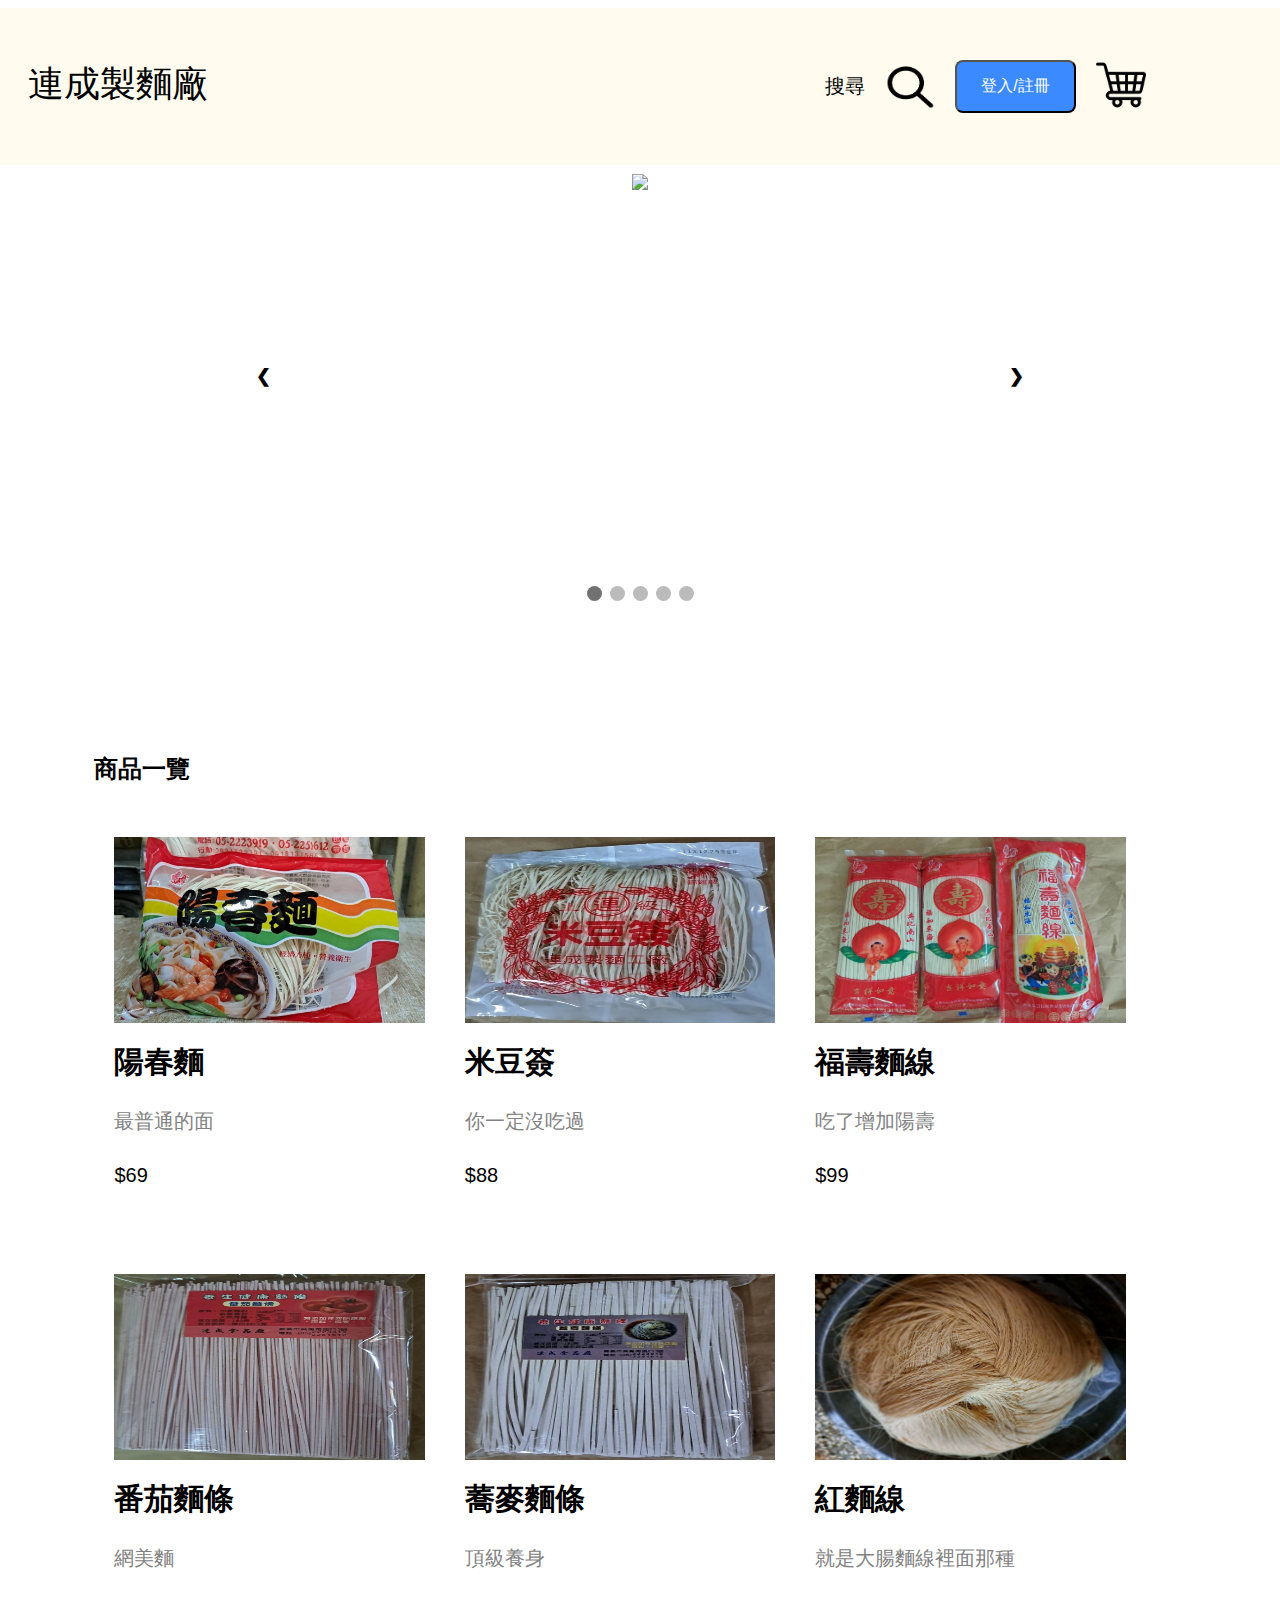
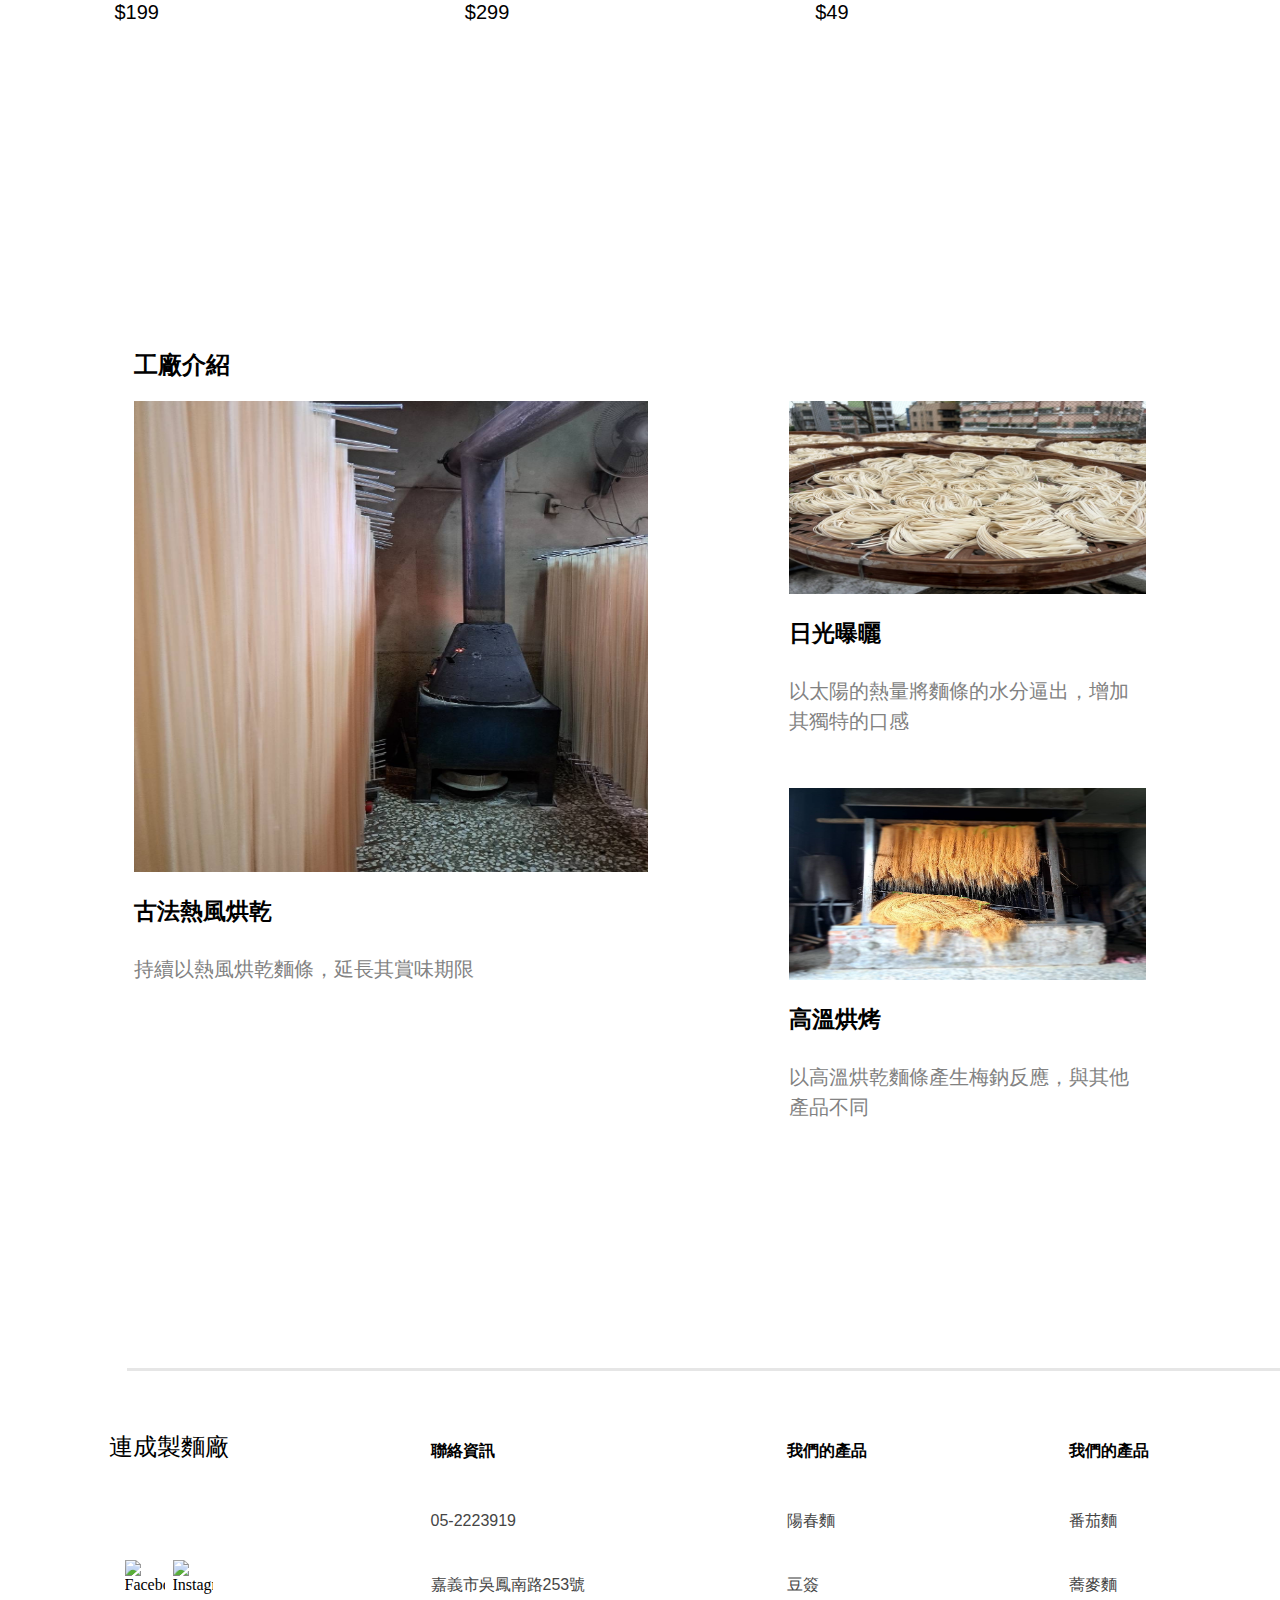
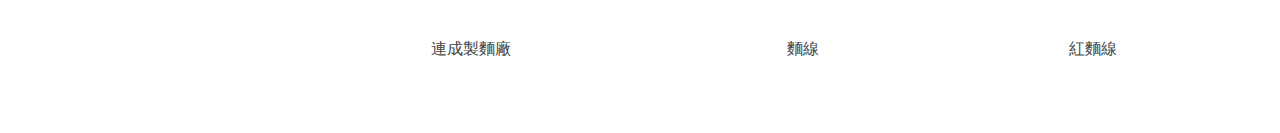
==== commit 00c4577d: "change" ====
--- a/index.html
+++ b/index.html
@@ -1,174 +1,174 @@
-<!DOCTYPE html>
-<html lang="en">
-<head>
-    <meta charset="UTF-8">
-    <meta name="viewport" content="width=device-width, initial-scale=1.0">
-    <link rel="stylesheet" href="/assets/styles.css">
-    <script src="/assets/scripts.js" async></script>
-    <title>連成製麵廠</title>
-</head>
-<body>
-    <section class="page-container">
-        <header class="main-header">
-            <div class="header-content">
-                <div class="top-bar">
-                <div class="company-name">連成製麵廠</div>
-                <nav class="nav-actions">
-                    <div class="search-label">搜尋</div>
-                    <img loading="lazy" src="/assets/images/zoom-lens.png" alt="Search Icon" class="nav-icon" />
-                    <button id="sign" class="login-button">登入/註冊</button>
-                    <img loading="lazy" src="assets/images/shopping-cart.png" alt="Cart Icon" class="cart-icon" />
-                </nav>
-                </div>
-            </div>
-        </header>
-    </section>
-        <div class="container">
-            <div class="slide fade">
-                <img class="ad" src="/assets/images/noodle_workshop.png">
-                <div class="text">連成製麵廠</div>
-                <div class="text" style=" font-size:16px; top: 65%; font-weight: 1;">嘉義最頂的春捲皮</div>
-            </div>
-            <div class="slide fade">
-                <div><img class="ad" src="/assets/images/making_noodle.JPG"></div>
-                <div class="text"></div>
-            </div>
-            <div class="slide fade">
-                <img class="ad" src="/assets/images/making_noodle_2.jpg">
-                <div class="text"></div>
-            </div>
-            <div class="slide fade">
-                <img class="ad" src="/assets/images/worker.jpg">
-                <div class="text"></div>
-            </div>
-            <div class="slide fade">
-                <img class="ad" src="/assets/images/worker2.JPEG">
-                <div class="text"></div>
-            </div>
-            <a class="prev" onclick="changeSlide(-1)">&#10094;</a>
-            <a class="next" onclick="changeSlide(1)">&#10095;</a>
-        </div>
-        <div style="text-align: center;">
-            <span class="dot" onclick="showSlides(1)"></span>
-            <span class="dot" onclick="showSlides(2)"></span>
-            <span class="dot" onclick="showSlides(3)"></span>
-            <span class="dot" onclick="showSlides(4)"></span>
-            <span class="dot" onclick="showSlides(5)"></span>
-        </div>
-        <section class="menu-section">
-          <h2>商品一覽</h2>
-          <article class="menu-container">
-            <div class="row">
-              <section class="column">
-                <div class="product-card" id="noodle1" >
-                  <img loading="lazy" src="/assets/images/simple_noodle.jpg" alt="陽春麵" class="product-image" />
-                  <h2 class="product-name">陽春麵</h2>
-                  <p class="product-description">最普通的面</p>
-                  <p class="product-price">$69</p>
-                </div>
-              </section>
-              <section class="column column-margin">
-                <div class="product-card">
-                  	<img loading="lazy" src="/assets/images/Mido.jpg" alt="米豆簽" class="product-image" />
-                  	<h2 class="product-name">米豆簽</h2>
-                  	<p class="product-description">你一定沒吃過</p>
-                  	<p class="product-price">$88</p>
-                	</div>
-              	</section>
-              	<section class="column column-margin">
-                <div class="product-card">
-                  	<img loading="lazy" src="/assets/images/fu_shou_noodle.jpg" alt="福壽麵線" class="product-image" />
-                  	<h2 class="product-name">福壽麵線</h2>
-                  	<p class="product-description">吃了增加陽壽</p>
-                  	<p class="product-price">$99</p>
-                	</div>
-              	</section>
-            </div>
-          	</article>
-          	<article class="menu-row">
-            	<div class="row">
-              	<section class="column">
-                <div class="product-card-alt">
-                  	<img loading="lazy" src="/assets/images/healthy_tomato_noodle.jpg" alt="養生健康麵條 ( 番茄麵條 )" class="product-image" />
-                  	<h2 class="product-name">番茄麵條 </h2>
-                  	<p class="product-description">網美麵</p>
-                  	<p class="product-price">$199</p>
-                	</div>
-              	</section>
-              	<section class="column column-margin">
-                <div class="product-card-alt">
-                  	<img loading="lazy" src="/assets/images/healthy_noodle.jpg" alt="養生健康麵條 ( 蕎麥麵條 )" class="product-image" />
-                  	<h2 class="product-name">蕎麥麵條</h2>
-                  	<p class="product-description">頂級養身</p>
-                  	<p class="product-price">$299</p>
-                	</div>
-              	</section>
-              	<section class="column column-margin">
-                	<div class="product-card-alt">
-                  	<img loading="lazy" src="/assets/images/red_noodle.jpg" alt="紅麵線" class="product-image" />
-                  	<h2 class="product-name">紅麵線</h2>
-                  	<p class="product-description">就是大腸麵線裡面那種</p>
-                  	<p class="product-price">$49</p>
-                	</div>
-              	</section>
-            	</div>
-          	</article>
-        </section>
-        <section class="content-container">
-          	<h2>工廠介紹</h2>
-          	<div class="columns-wrapper">
-          	<section class="left-column">
-              	<article class="description-wrapper">
-              	<img loading="lazy" src="/assets/images/High_temp_noodle.jpg" alt="古法熱風烘乾" class="image" />
-              	<h3 class="title">古法熱風烘乾</h3>
-              	<p class="subtitle">持續以熱風烘乾麵條，延長其賞味期限</p>
-              	</article>
-          	</section>
-          	<section class="right-column">
-              	<article class="content-wrapper">
-              	<img loading="lazy" src="/assets/images/dry_noodle.jpg" alt="日光曝曬" class="image-large" />
-              	<h3 class="title">日光曝曬</h3>
-              	<p class="subtitle">以太陽的熱量將麵條的水分逼出，增加其獨特的口感</p>
-              	<img loading="lazy" src="/assets/images/Noodle_dry.jpg" alt="高溫烘烤" class="spaced-image" />
-              	<h3 class="title">高溫烘烤</h3>
-              	<p class="subtitle">以高溫烘乾麵條產生梅鈉反應，與其他產品不同</p>
-              	</article>
-          </section>
-          </div>
-      	</section>
-          
-        <footer class="footer">
-          	<div class="footer-divider"></div>
-          	<div class="footer-content">
-				<div class="footer-left">
-					<div class="footer-logo">連成製麵廠</div>
-					<div class="social-icons">
-						<img loading="lazy" src="" alt="Facebook" class="social-icon" />
-						<img loading="lazy" src="" alt="Instagram" class="social-icon" />
-					</div>
-				</div>
-				<div class="footer-columns">
-					<div class="footer-column">
-						<h4 class="footer-subtitle">聯絡資訊</h4>
-						<p class="footer-item">05-2223919</p>
-						<p class="footer-item">嘉義市吳鳳南路253號</p>
-						<p class="footer-item">連成製麵廠</p>
-					</div>
-					<div class="footer-column">
-						<h4 class="footer-subtitle">我們的產品</h4>
-						<p class="footer-item">陽春麵</p>
-						<p class="footer-item">豆簽</p>
-						<p class="footer-item">麵線</p>
-					</div>
-					<div class="footer-column">
-						<h4 class="footer-subtitle">我們的產品</h4>
-						<p class="footer-item">番茄麵</p>
-						<p class="footer-item">蕎麥麵</p>
-						<p class="footer-item">紅麵線</p>
-					</div>
-            	</div>
-          	</div>
-        </footer>
-      </section>
-</body>
+<!DOCTYPE html>
+<html lang="en">
+<head>
+    <meta charset="UTF-8">
+    <meta name="viewport" content="width=device-width, initial-scale=1.0">
+    <link rel="stylesheet" href="/assets/styles.css">
+	<script type="text/javascript" src="/assets/scripts.js"></script>
+    <title>連成製麵廠</title>
+</head>
+<body>
+    <section class="page-container">
+        <header class="main-header">
+            <div class="header-content">
+                <div class="top-bar">
+                <div class="company-name">連成製麵廠</div>
+                <nav class="nav-actions">
+                    <div class="search-label">搜尋</div>
+                    <img loading="lazy" src="/assets/images/zoom-lens.png" alt="Search Icon" class="nav-icon" />
+                    <button id="sign" class="login-button">登入/註冊</button>
+                    <img loading="lazy" src="assets/images/shopping-cart.png" alt="Cart Icon" class="cart-icon" />
+                </nav>
+                </div>
+            </div>
+        </header>
+    </section>
+        <div class="container">
+            <div class="slide fade">
+                <img class="ad" src="/assets/images/noodle_workshop.png">
+                <div class="text">連成製麵廠</div>
+                <div class="text" style=" font-size:16px; top: 65%; font-weight: 1;">嘉義最頂的春捲皮</div>
+            </div>
+            <div class="slide fade">
+                <div><img class="ad" src="/assets/images/making_noodle.JPG"></div>
+                <div class="text"></div>
+            </div>
+            <div class="slide fade">
+                <img class="ad" src="/assets/images/making_noodle_2.jpg">
+                <div class="text"></div>
+            </div>
+            <div class="slide fade">
+                <img class="ad" src="/assets/images/worker.jpg">
+                <div class="text"></div>
+            </div>
+            <div class="slide fade">
+                <img class="ad" src="/assets/images/worker2.JPEG">
+                <div class="text"></div>
+            </div>
+            <a class="prev" onclick="changeSlide(-1)">&#10094;</a>
+            <a class="next" onclick="changeSlide(1)">&#10095;</a>
+        </div>
+        <div style="text-align: center;">
+            <span class="dot" onclick="showSlides(1)"></span>
+            <span class="dot" onclick="showSlides(2)"></span>
+            <span class="dot" onclick="showSlides(3)"></span>
+            <span class="dot" onclick="showSlides(4)"></span>
+            <span class="dot" onclick="showSlides(5)"></span>
+        </div>
+        <section class="menu-section">
+          <h2>商品一覽</h2>
+          <article class="menu-container">
+            <div class="row">
+              <section class="column">
+                <div class="product-card" id="noodle1" >
+                  <img loading="lazy" src="/assets/images/simple_noodle.jpg" alt="陽春麵" class="product-image" />
+                  <h2 class="product-name">陽春麵</h2>
+                  <p class="product-description">最普通的面</p>
+                  <p class="product-price">$69</p>
+                </div>
+              </section>
+              <section class="column column-margin">
+                <div class="product-card">
+                  	<img loading="lazy" src="/assets/images/Mido.jpg" alt="米豆簽" class="product-image" />
+                  	<h2 class="product-name">米豆簽</h2>
+                  	<p class="product-description">你一定沒吃過</p>
+                  	<p class="product-price">$88</p>
+                	</div>
+              	</section>
+              	<section class="column column-margin">
+                <div class="product-card">
+                  	<img loading="lazy" src="/assets/images/fu_shou_noodle.jpg" alt="福壽麵線" class="product-image" />
+                  	<h2 class="product-name">福壽麵線</h2>
+                  	<p class="product-description">吃了增加陽壽</p>
+                  	<p class="product-price">$99</p>
+                	</div>
+              	</section>
+            </div>
+          	</article>
+          	<article class="menu-row">
+            	<div class="row">
+              	<section class="column">
+                <div class="product-card-alt">
+                  	<img loading="lazy" src="/assets/images/healthy_tomato_noodle.jpg" alt="養生健康麵條 ( 番茄麵條 )" class="product-image" />
+                  	<h2 class="product-name">番茄麵條 </h2>
+                  	<p class="product-description">網美麵</p>
+                  	<p class="product-price">$199</p>
+                	</div>
+              	</section>
+              	<section class="column column-margin">
+                <div class="product-card-alt">
+                  	<img loading="lazy" src="/assets/images/healthy_noodle.jpg" alt="養生健康麵條 ( 蕎麥麵條 )" class="product-image" />
+                  	<h2 class="product-name">蕎麥麵條</h2>
+                  	<p class="product-description">頂級養身</p>
+                  	<p class="product-price">$299</p>
+                	</div>
+              	</section>
+              	<section class="column column-margin">
+                	<div class="product-card-alt">
+                  	<img loading="lazy" src="/assets/images/red_noodle.jpg" alt="紅麵線" class="product-image" />
+                  	<h2 class="product-name">紅麵線</h2>
+                  	<p class="product-description">就是大腸麵線裡面那種</p>
+                  	<p class="product-price">$49</p>
+                	</div>
+              	</section>
+            	</div>
+          	</article>
+        </section>
+        <section class="content-container">
+          	<h2>工廠介紹</h2>
+          	<div class="columns-wrapper">
+          	<section class="left-column">
+              	<article class="description-wrapper">
+              	<img loading="lazy" src="/assets/images/High_temp_noodle.jpg" alt="古法熱風烘乾" class="image" />
+              	<h3 class="title">古法熱風烘乾</h3>
+              	<p class="subtitle">持續以熱風烘乾麵條，延長其賞味期限</p>
+              	</article>
+          	</section>
+          	<section class="right-column">
+              	<article class="content-wrapper">
+              	<img loading="lazy" src="/assets/images/dry_noodle.jpg" alt="日光曝曬" class="image-large" />
+              	<h3 class="title">日光曝曬</h3>
+              	<p class="subtitle">以太陽的熱量將麵條的水分逼出，增加其獨特的口感</p>
+              	<img loading="lazy" src="/assets/images/Noodle_dry.jpg" alt="高溫烘烤" class="spaced-image" />
+              	<h3 class="title">高溫烘烤</h3>
+              	<p class="subtitle">以高溫烘乾麵條產生梅鈉反應，與其他產品不同</p>
+              	</article>
+          </section>
+          </div>
+      	</section>
+          
+        <footer class="footer">
+          	<div class="footer-divider"></div>
+          	<div class="footer-content">
+				<div class="footer-left">
+					<div class="footer-logo">連成製麵廠</div>
+					<div class="social-icons">
+						<img loading="lazy" src="" alt="Facebook" class="social-icon" />
+						<img loading="lazy" src="" alt="Instagram" class="social-icon" />
+					</div>
+				</div>
+				<div class="footer-columns">
+					<div class="footer-column">
+						<h4 class="footer-subtitle">聯絡資訊</h4>
+						<p class="footer-item">05-2223919</p>
+						<p class="footer-item">嘉義市吳鳳南路253號</p>
+						<p class="footer-item">連成製麵廠</p>
+					</div>
+					<div class="footer-column">
+						<h4 class="footer-subtitle">我們的產品</h4>
+						<p class="footer-item">陽春麵</p>
+						<p class="footer-item">豆簽</p>
+						<p class="footer-item">麵線</p>
+					</div>
+					<div class="footer-column">
+						<h4 class="footer-subtitle">我們的產品</h4>
+						<p class="footer-item">番茄麵</p>
+						<p class="footer-item">蕎麥麵</p>
+						<p class="footer-item">紅麵線</p>
+					</div>
+            	</div>
+          	</div>
+        </footer>
+      </section>
+</body>
 </html>--- a/assets/styles.css
+++ b/assets/styles.css
@@ -0,0 +1,764 @@
+body {
+    user-select: none;
+}
+
+.ad {
+    height: 500px;
+}
+
+.container {
+    width: 800px;
+    height: 410px;
+    position: relative;
+    margin: auto;
+}
+
+.slide {
+    display: none;
+    text-align: center;
+}
+
+.show {
+    display: block;
+}
+
+.prev,
+.next {
+    cursor: pointer;
+    position: absolute;
+    top: 50%;
+    margin-top: -30px;
+    padding: 16px;
+    font-weight: bold;
+    font-size: 18px;
+    border-radius: 0 3px 3px 0;
+    transition: 0.6s ease;
+}
+
+.next {
+    right: 0;
+    border-radius: 3px 0 0 3px;
+}
+
+.prev:hover,
+.next:hover {
+    background-color: rgba(0, 0, 0, 0.8);
+    color: white;
+}
+
+.text {
+    color: #fff;
+    font-size: 40px;
+    padding: 8px 12px;
+    position: absolute;
+    top: 50%;
+    width: 100%;
+    text-align: center;
+    font-weight: bold;
+}
+
+
+.dot {
+    cursor: pointer;
+    height: 15px;
+    width: 15px;
+    margin: 2px;
+    background-color: #bbb;
+    border-radius: 50%;
+    display: inline-block;
+    transition: 0.6s ease;
+    
+}
+
+.active,
+.dot:hover {
+    background-color: #717171;
+}
+
+.fade {
+    animation-name: fade;
+    animation-duration: 2s;
+}
+
+@keyframes fade {
+    from {
+        opacity: .4
+    }
+
+    to {
+        opacity: 1
+    }
+}
+.content-container {
+margin-top: 30px;
+width: 80%;
+max-width: 1282px;
+}
+
+.columns-wrapper {
+gap: 20px;
+display: flex;
+}
+
+.left-column {
+display: flex;
+flex-direction: column;
+line-height: normal;
+width: 59%;
+margin-left: 0px;
+}
+
+.description-wrapper {
+display: flex;
+flex-grow: 1;
+flex-direction: column;
+font-size: 20px;
+font-weight: 500;
+white-space: nowrap;
+line-height: 150%;
+}
+
+.image {
+aspect-ratio: 1.09;
+object-fit: auto;
+object-position: center;
+width: 100%;
+}
+
+
+.title {
+color: #000;
+font-family: Inter, sans-serif;
+margin-top: 24px;
+}
+
+@media (max-width: 991px) {
+.title {
+max-width: 100%;
+}
+}
+
+.subtitle {
+color: #828282;
+font-family: Inter, sans-serif;
+margin-top: 4px;
+}
+
+@media (max-width: 991px) {
+.subtitle {
+max-width: 100%;
+}
+}
+
+.right-column {
+display: flex;
+flex-direction: column;
+line-height: normal;
+padding-left: 10%;
+width: 50%;
+}
+
+@media (max-width: 991px) {
+.right-column {
+width: 100%;
+}
+}
+
+.content-wrapper {
+display: flex;
+flex-grow: 1;
+flex-direction: column;
+font-size: 20px;
+color: #000;
+font-weight: 500;
+line-height: 150%;
+}
+
+@media (max-width: 991px) {
+.content-wrapper {
+max-width: 100%;
+margin-top: 32px;
+}
+}
+
+.image-large {
+aspect-ratio: 1.85;
+object-fit: auto;
+object-position: center;
+width: 100%;
+}
+
+@media (max-width: 991px) {
+.image-large {
+max-width: 100%;
+}
+}
+
+.spaced-image {
+aspect-ratio: 1.85;
+object-fit: auto;
+object-position: center;
+width: 100%;
+margin-top: 32px;
+}
+
+@media (max-width: 991px) {
+.spaced-image {
+max-width: 100%;
+}
+}
+ .page-container {
+   padding-bottom: 9px;
+   background-color: #fff;
+   display: flex;
+   flex-direction: column;
+ }
+
+ .main-header {
+   background-color: #fffcef;
+   display: flex;
+   width: 100%;
+   flex-direction: column;
+ }
+
+ @media (max-width: 991px) {
+   .main-header {
+     max-width: 100%;
+   }
+ }
+
+ .header-content {
+   display: flex;
+   width: 100%;
+   
+   flex-direction: column;
+   align-items: center;
+ }
+
+ @media (max-width: 991px) {
+   .header-content {
+     max-width: 100%;
+     padding-left: 20px;
+   }
+ }
+
+ .top-bar {
+   background-color: #fffcef;
+   display: flex;
+   width: 100%;
+   gap: 20px;
+   font-weight: 500;
+   white-space: nowrap;
+   line-height: 150%;
+   padding: 52px 67px;
+ }
+
+ @media (max-width: 991px) {
+   .top-bar {
+     max-width: 100%;
+     flex-wrap: wrap;
+     padding-right: 20px;
+     white-space: initial;
+   }
+ }
+
+ .company-name {
+   color: #000;
+   font: 36px Inter, sans-serif;
+   flex-grow: 1;
+   margin-left: 20px;
+ }
+
+ .nav-actions {
+   display: flex;
+   gap: 20px;
+   align-items: center;
+   margin-right: 10%;
+ }
+
+ @media (max-width: 991px) {
+   .nav-actions {
+     white-space: initial;
+   }
+ }
+
+ .search-label {
+   color: #000;
+   font: 20px Inter, sans-serif;
+   margin: auto 0;
+ }
+
+ .nav-icon {
+   aspect-ratio: 1.1;
+   width: 50px;
+   align-self: stretch;
+   margin: auto 0;
+ }
+
+ .login-button {
+   display: flex;
+   align-items: center;
+   justify-content: center;
+   background-color: #3c8aff;
+   color: #fff;
+   padding: 14px 24px;
+   font: 16px Inter, sans-serif;
+   margin: auto 0;
+   text-transform: uppercase;
+   transition: transform 80ms ease-in;
+   border-radius: 8px;
+ }
+ .login-button:active {
+    transform: scale(0.95);
+}
+
+
+ .cart-icon {
+   aspect-ratio: 1;
+   width: 50px;
+   height: 50px;
+   align-self: stretch;
+   
+ }
+
+ .hero-section {
+   display: flex;
+   flex-direction: column;
+   justify-content: flex-end;
+   align-items: center;
+   min-height: 597px;
+   width: 100%;
+   max-width: 1275px;
+   color: #fff;
+   text-align: center;
+   padding: 80px;
+   position: relative;
+   border-radius: 8px;
+   overflow: hidden;
+ }
+
+ @media (max-width: 991px) {
+   .hero-section {
+     max-width: 100%;
+     white-space: initial;
+     padding: 0 20px;
+   }
+ }
+
+ .hero-background {
+   position: absolute;
+   inset: 0;
+   height: 100%;
+   width: 100%;
+   object-fit: cover;
+ }
+
+ .hero-title {
+   position: relative;
+   margin-top: 112px;
+   font: 700 64px Inter, sans-serif;
+   letter-spacing: -1.28px;
+ }
+
+ @media (max-width: 991px) {
+   .hero-title {
+     max-width: 100%;
+     margin-top: 40px;
+     font-size: 40px;
+   }
+ }
+
+ .hero-subtitle {
+   position: relative;
+   margin: 24px 0 134px;
+   font: 400 24px/150% Inter, sans-serif;
+ }
+
+ @media (max-width: 991px) {
+   .hero-subtitle {
+     max-width: 100%;
+     margin-bottom: 40px;
+   }
+ }
+
+ .footer {
+   background-color: #fff;
+   display: flex;
+   margin-top: 100px;
+   width: 100%;
+   flex-direction: column;
+   padding: 0 80px 48px;
+ }
+
+ @media (max-width: 991px) {
+   .footer {
+     max-width: 100%;
+     margin-top: 40px;
+     padding-left: 20px;
+   }
+ }
+
+ .footer-divider {
+   border: 1px solid rgba(230, 230, 230, 1);
+   background-color: #e6e6e6;
+   height: 1px;
+   align-self: end;
+   width: 1223px;
+   max-width: 100%;
+ }
+
+ .footer-content {
+   display: flex;
+   margin-top: 47px;
+   width: 100%;
+   max-width: 1223px;
+   gap: 20px;
+   align-self: center;
+ }
+
+ @media (max-width: 991px) {
+   .footer-content {
+     max-width: 100%;
+     flex-wrap: wrap;
+     padding-right: 20px;
+     margin-top: 40px;
+   }
+ }
+
+ .footer-left {
+   display: flex;
+   flex-direction: column;
+   margin-top: 11px;
+ }
+
+ .footer-logo {
+   color: #000;
+   font: 400 24px/150% Inter, sans-serif;
+ }
+
+ .social-icons {
+   display: flex;
+   gap: 8px;
+   margin-top: 95px;
+   align-self: center;
+ }
+
+ @media (max-width: 991px) {
+   .social-icons {
+     margin-top: 40px;
+   }
+ }
+
+ .social-icon {
+   aspect-ratio: 1;
+   width: 40px;
+ }
+
+ .footer-columns {
+   display: flex;
+   gap: 20px;
+   flex-grow: 1;
+   justify-content: space-evenly;
+ }
+
+ @media (max-width: 991px) {
+   .footer-columns {
+     flex-direction: column;
+     align-items: stretch;
+     gap: 0;
+   }
+ }
+
+ .footer-column {
+   display: flex;
+   flex-direction: column;
+   font-size: 16px;
+   color: #454545;
+   font-weight: 500;
+   line-height: 150%;
+   white-space: nowrap;
+ }
+
+ @media (max-width: 991px) {
+   .footer-column {
+     white-space: initial;
+   }
+ }
+
+ .footer-subtitle {
+   color: #000;
+   font-family: Inter, sans-serif;
+ }
+
+ .footer-item {
+   font-family: Inter, sans-serif;
+   margin-top: 24px;
+ }
+.content-container {
+    box-sizing: none;
+    padding: 10%;
+    width: 80%;
+    max-width: 1282px;
+}
+
+.columns-wrapper {
+gap: 20px;
+display: flex;
+}
+
+@media (max-width: 991px) {
+.columns-wrapper {
+flex-direction: column;
+align-items: stretch;
+gap: 0px;
+}
+}
+
+.left-column {
+display: flex;
+flex-direction: column;
+line-height: normal;
+width: 59%;
+margin-left: 0px;
+}
+
+@media (max-width: 991px) {
+.left-column {
+width: 100%;
+}
+}
+
+.description-wrapper {
+display: flex;
+flex-grow: 1;
+flex-direction: column;
+font-size: 20px;
+font-weight: 500;
+white-space: nowrap;
+line-height: 150%;
+}
+
+@media (max-width: 991px) {
+.description-wrapper {
+max-width: 100%;
+margin-top: 32px;
+white-space: initial;
+}
+}
+
+.image {
+aspect-ratio: 1.09;
+object-fit: auto;
+object-position: center;
+width: 100%;
+}
+
+@media (max-width: 991px) {
+.image {
+max-width: 100%;
+}
+}
+
+.title {
+color: #000;
+font-family: Inter, sans-serif;
+margin-top: 24px;
+}
+
+@media (max-width: 991px) {
+.title {
+max-width: 100%;
+}
+}
+
+.subtitle {
+color: #828282;
+font-family: Inter, sans-serif;
+margin-top: 4px;
+}
+
+@media (max-width: 991px) {
+.subtitle {
+max-width: 100%;
+}
+}
+
+.right-column {
+display: flex;
+flex-direction: column;
+line-height: normal;
+width: 41%;
+margin-left: 20px;
+}
+
+@media (max-width: 991px) {
+.right-column {
+width: 100%;
+}
+}
+
+.content-wrapper {
+display: flex;
+flex-grow: 1;
+flex-direction: column;
+font-size: 20px;
+color: #000;
+font-weight: 500;
+line-height: 150%;
+}
+
+@media (max-width: 991px) {
+.content-wrapper {
+max-width: 100%;
+margin-top: 32px;
+}
+}
+
+.image-large {
+aspect-ratio: 1.85;
+object-fit: auto;
+object-position: center;
+width: 100%;
+}
+
+@media (max-width: 991px) {
+.image-large {
+max-width: 100%;
+}
+}
+
+.spaced-image {
+aspect-ratio: 1.85;
+object-fit: auto;
+object-position: center;
+width: 100%;
+margin-top: 32px;
+}
+
+@media (max-width: 991px) {
+.spaced-image {
+max-width: 100%;
+}
+}
+.menu-section {
+    box-sizing: border-box;
+    padding: 10%;
+    justify-content: space-between;
+    align-content: flex-end;
+    row-gap: 32px;
+    flex-wrap: wrap;
+    display: flex;
+    flex-direction: column;
+}
+
+.menu-container {
+  width: 100%;
+  padding: 0 20px;
+}
+
+@media (max-width: 991px) {
+  .menu-container {
+    max-width: 100%;
+  }
+}
+
+.row {
+  gap: 20px;
+  display: flex;
+}
+
+@media (max-width: 991px) {
+  .row {
+    flex-direction: column;
+    align-items: stretch;
+    gap: 0px;
+  }
+}
+
+.column {
+  display: flex;
+  flex-direction: column;
+  line-height: normal;
+  width: 33%;
+  margin-left: 0px;
+}
+
+@media (max-width: 991px) {
+  .column {
+    width: 100%;
+  }
+}
+
+.product-card {
+  display: flex;
+  flex-grow: 1;
+  flex-direction: column;
+  font-size: 20px;
+  color: #000;
+  font-weight: 500;
+  white-space: nowrap;
+  line-height: 150%;
+}
+
+@media (max-width: 991px) {
+  .product-card {
+    margin-top: 35px;
+    white-space: initial;
+  }
+}
+
+.product-image {
+  aspect-ratio: 1.67;
+  object-fit: auto;
+  object-position: center;
+  width: 100%;
+}
+
+.product-name {
+  font-family: Inter, sans-serif;
+  margin-top: 24px;
+}
+
+.product-description {
+  color: #828282;
+  font-family: Inter, sans-serif;
+  margin-top: 4px;
+}
+
+.product-price {
+  font-family: Inter, sans-serif;
+  margin-top: 4px;
+}
+
+.column-margin {
+  margin-left: 20px;
+}
+
+.product-card-alt {
+  display: flex;
+  flex-grow: 1;
+  flex-direction: column;
+  font-size: 20px;
+  color: #000;
+  font-weight: 500;
+  line-height: 150%;
+}
+
+@media (max-width: 991px) {
+  .product-card-alt {
+    margin-top: 35px;
+  }
+}
+
+.menu-row {
+  margin-top: 32px;
+  width: 100%;
+  padding: 0 20px;
+}
+
+@media (max-width: 991px) {
+  .menu-row {
+    max-width: 100%;
+  }
+}
+
